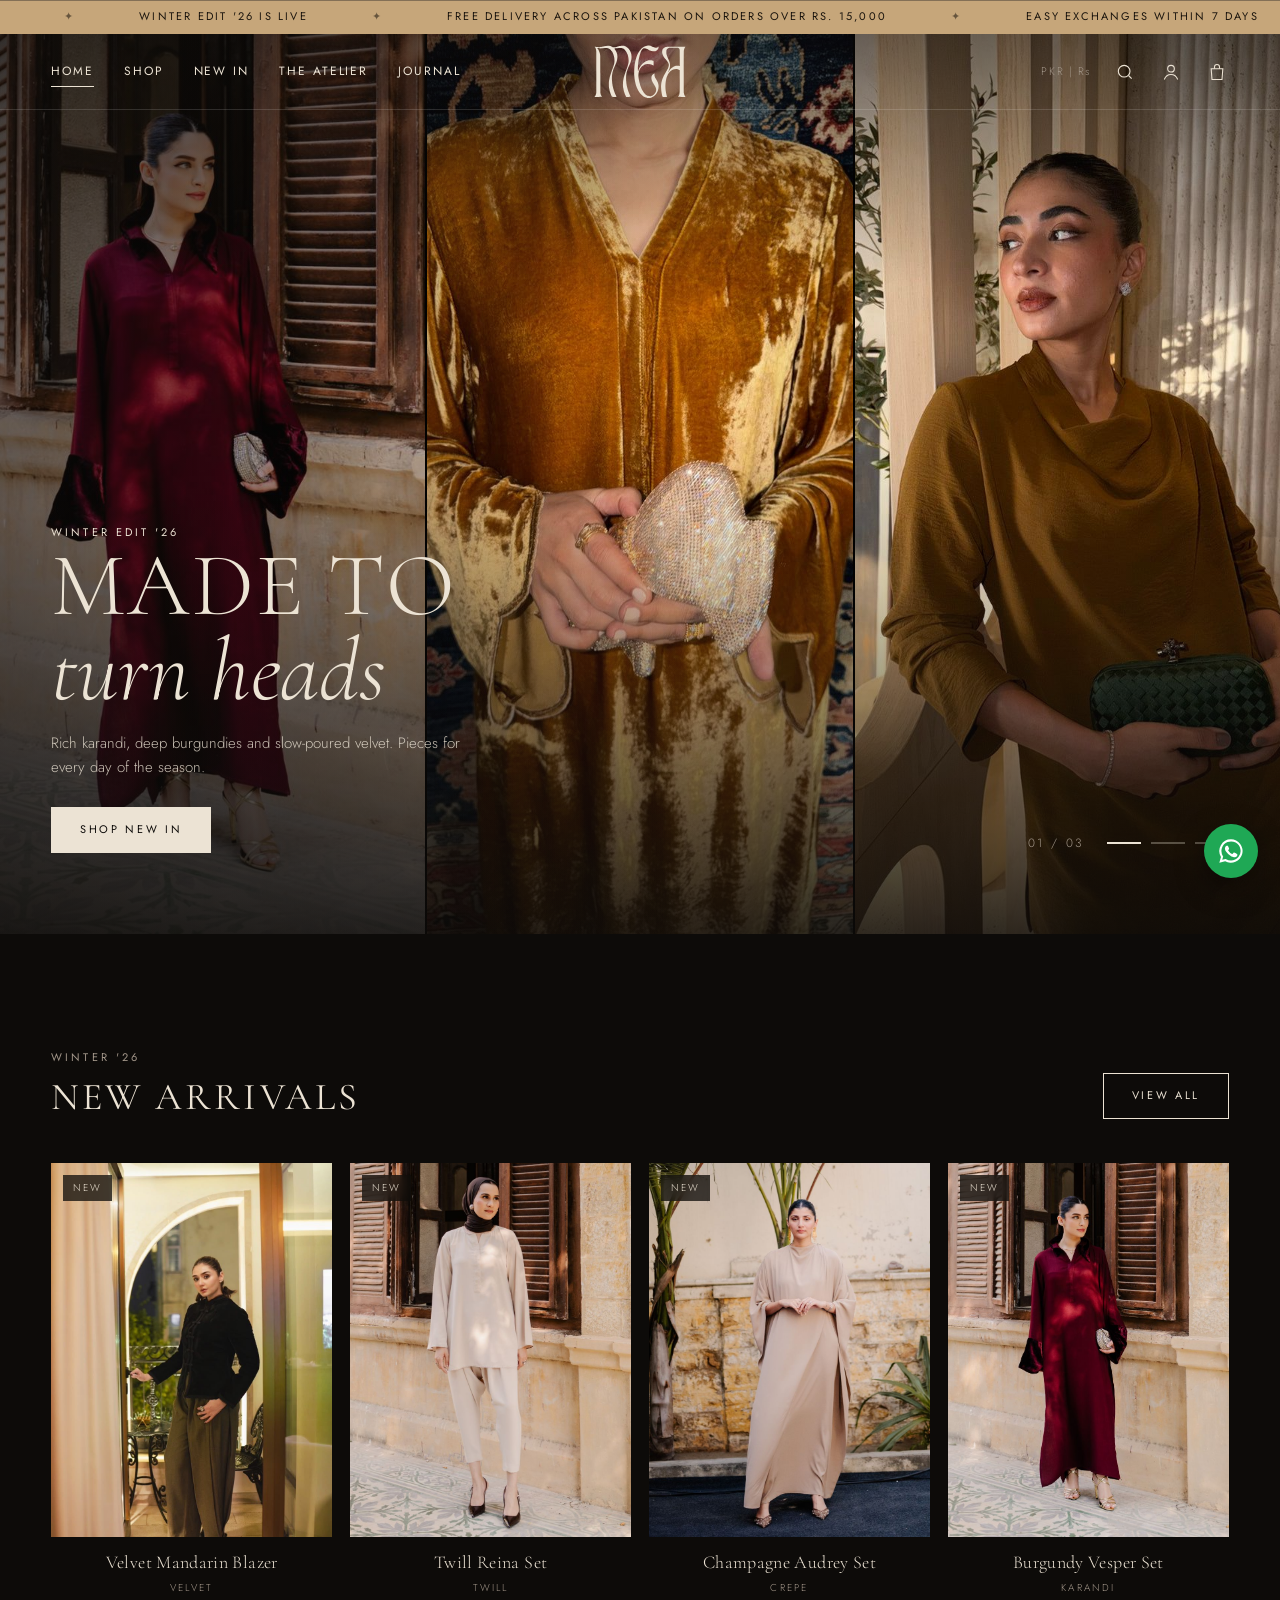
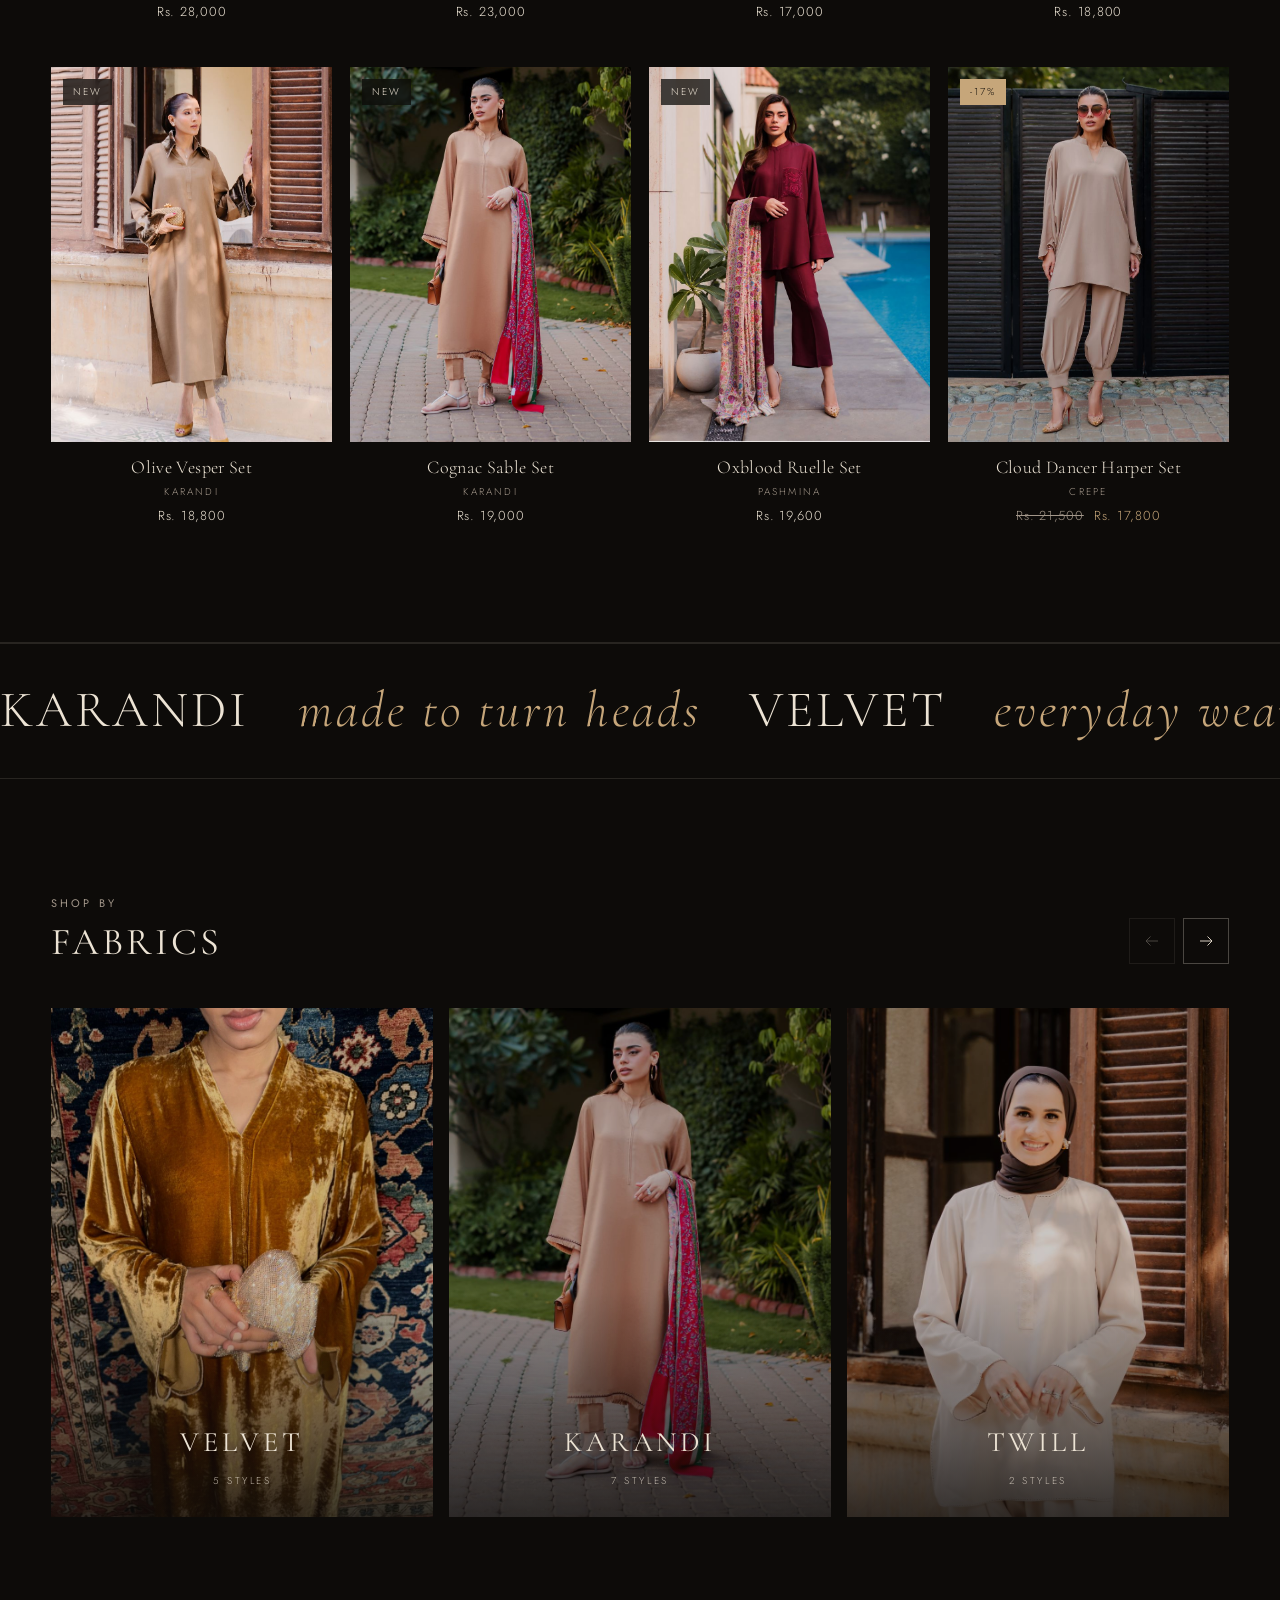
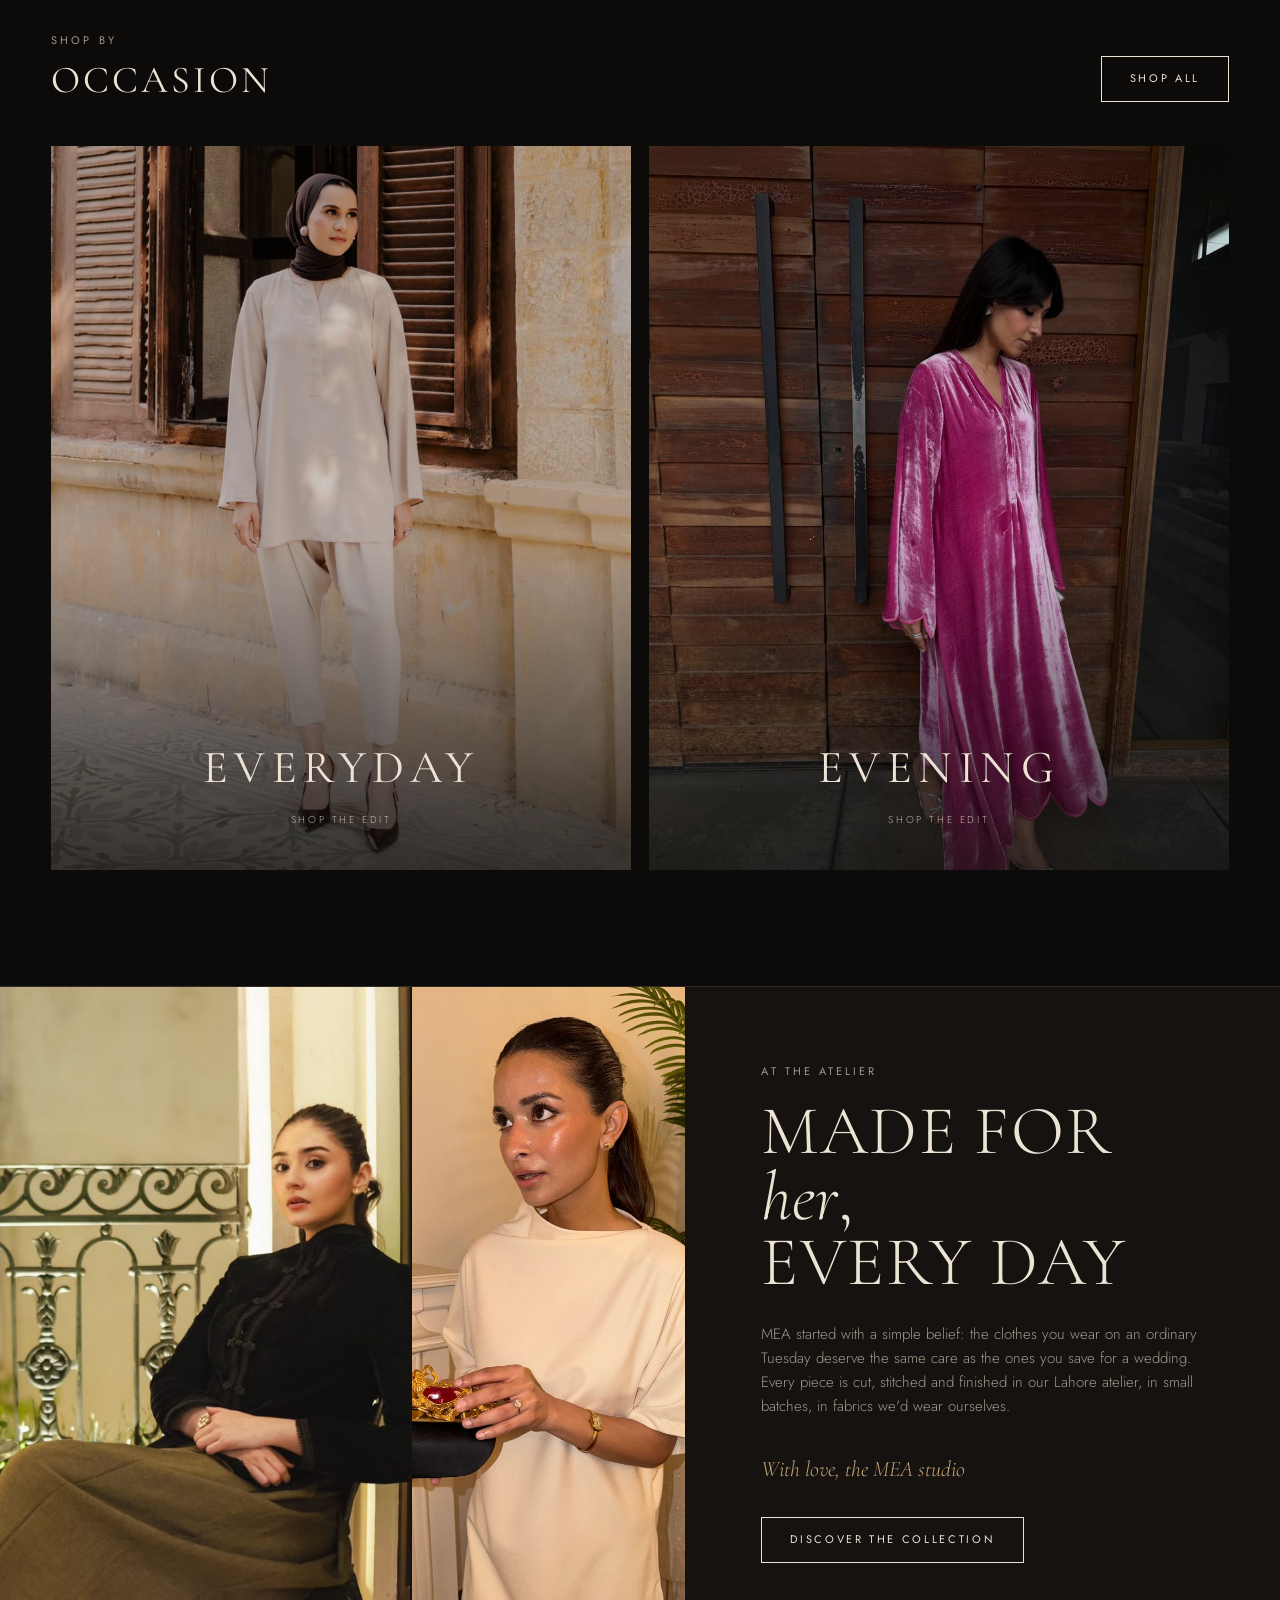
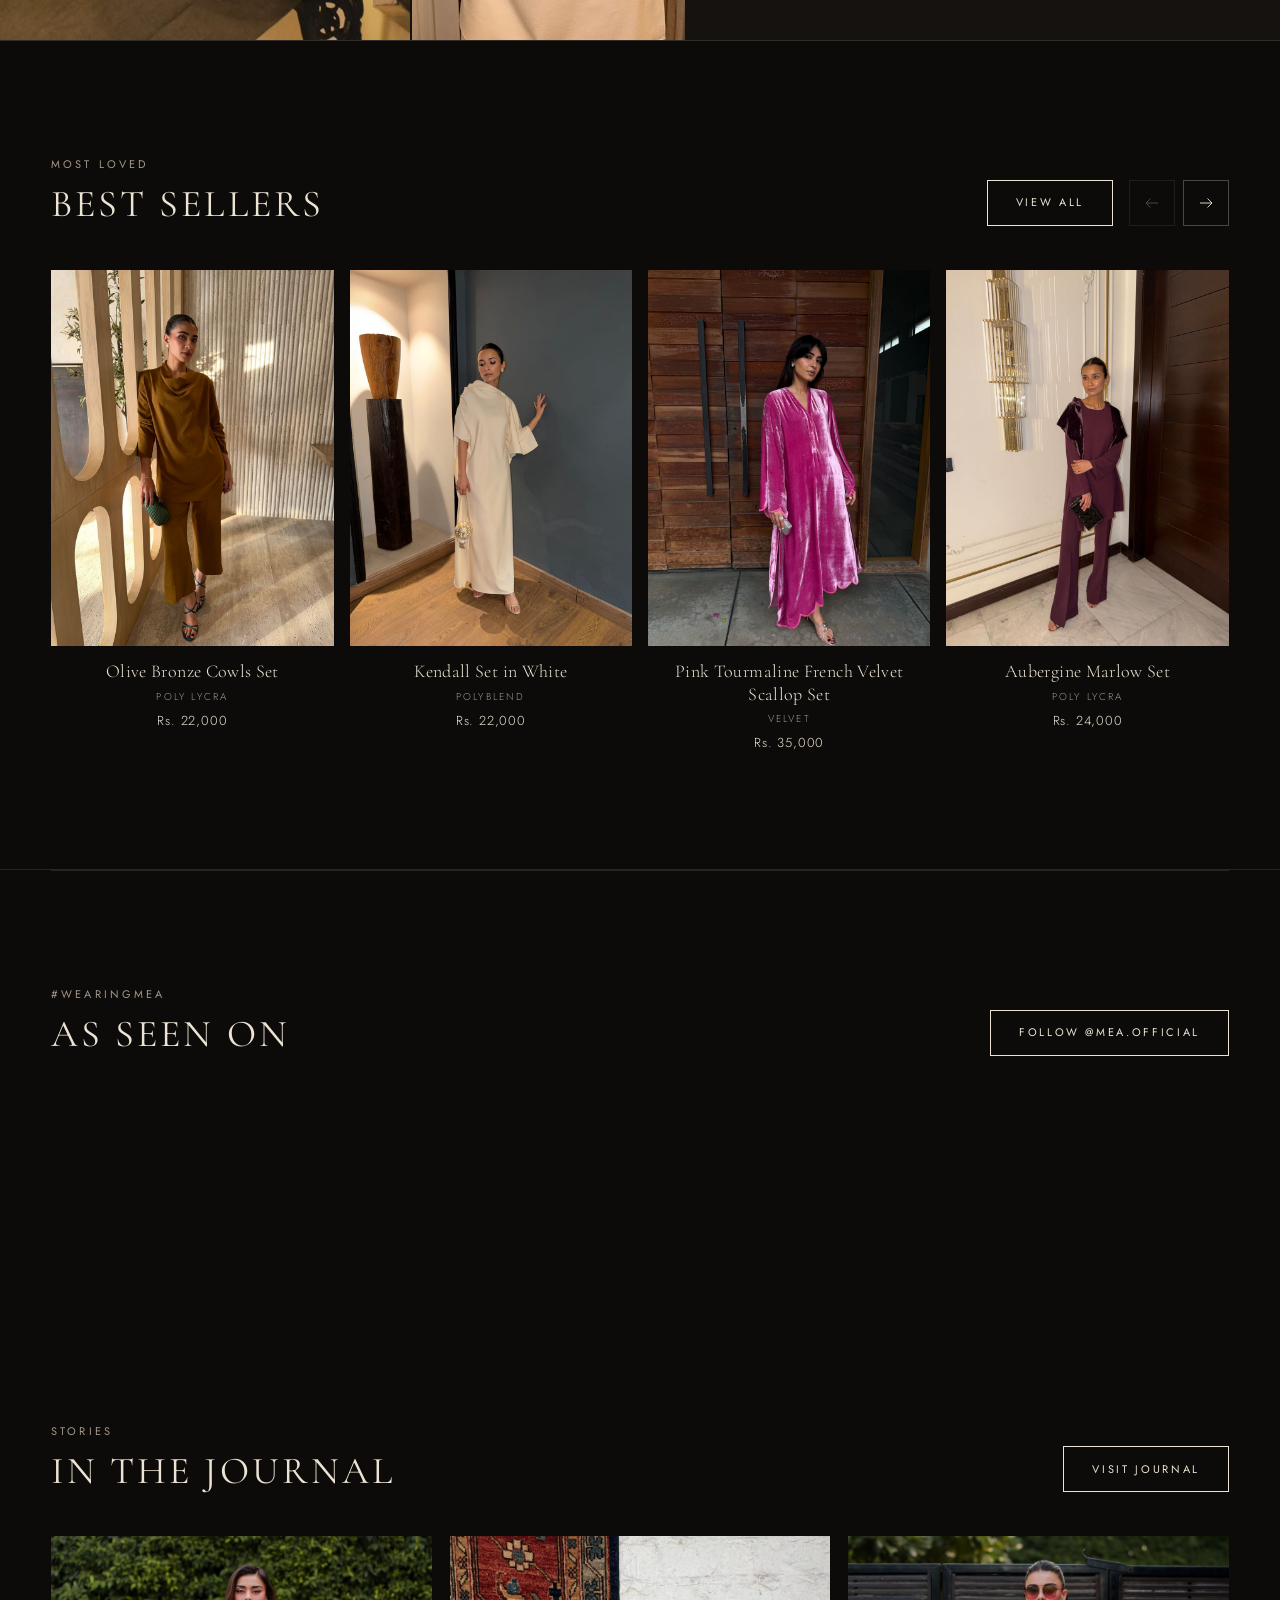
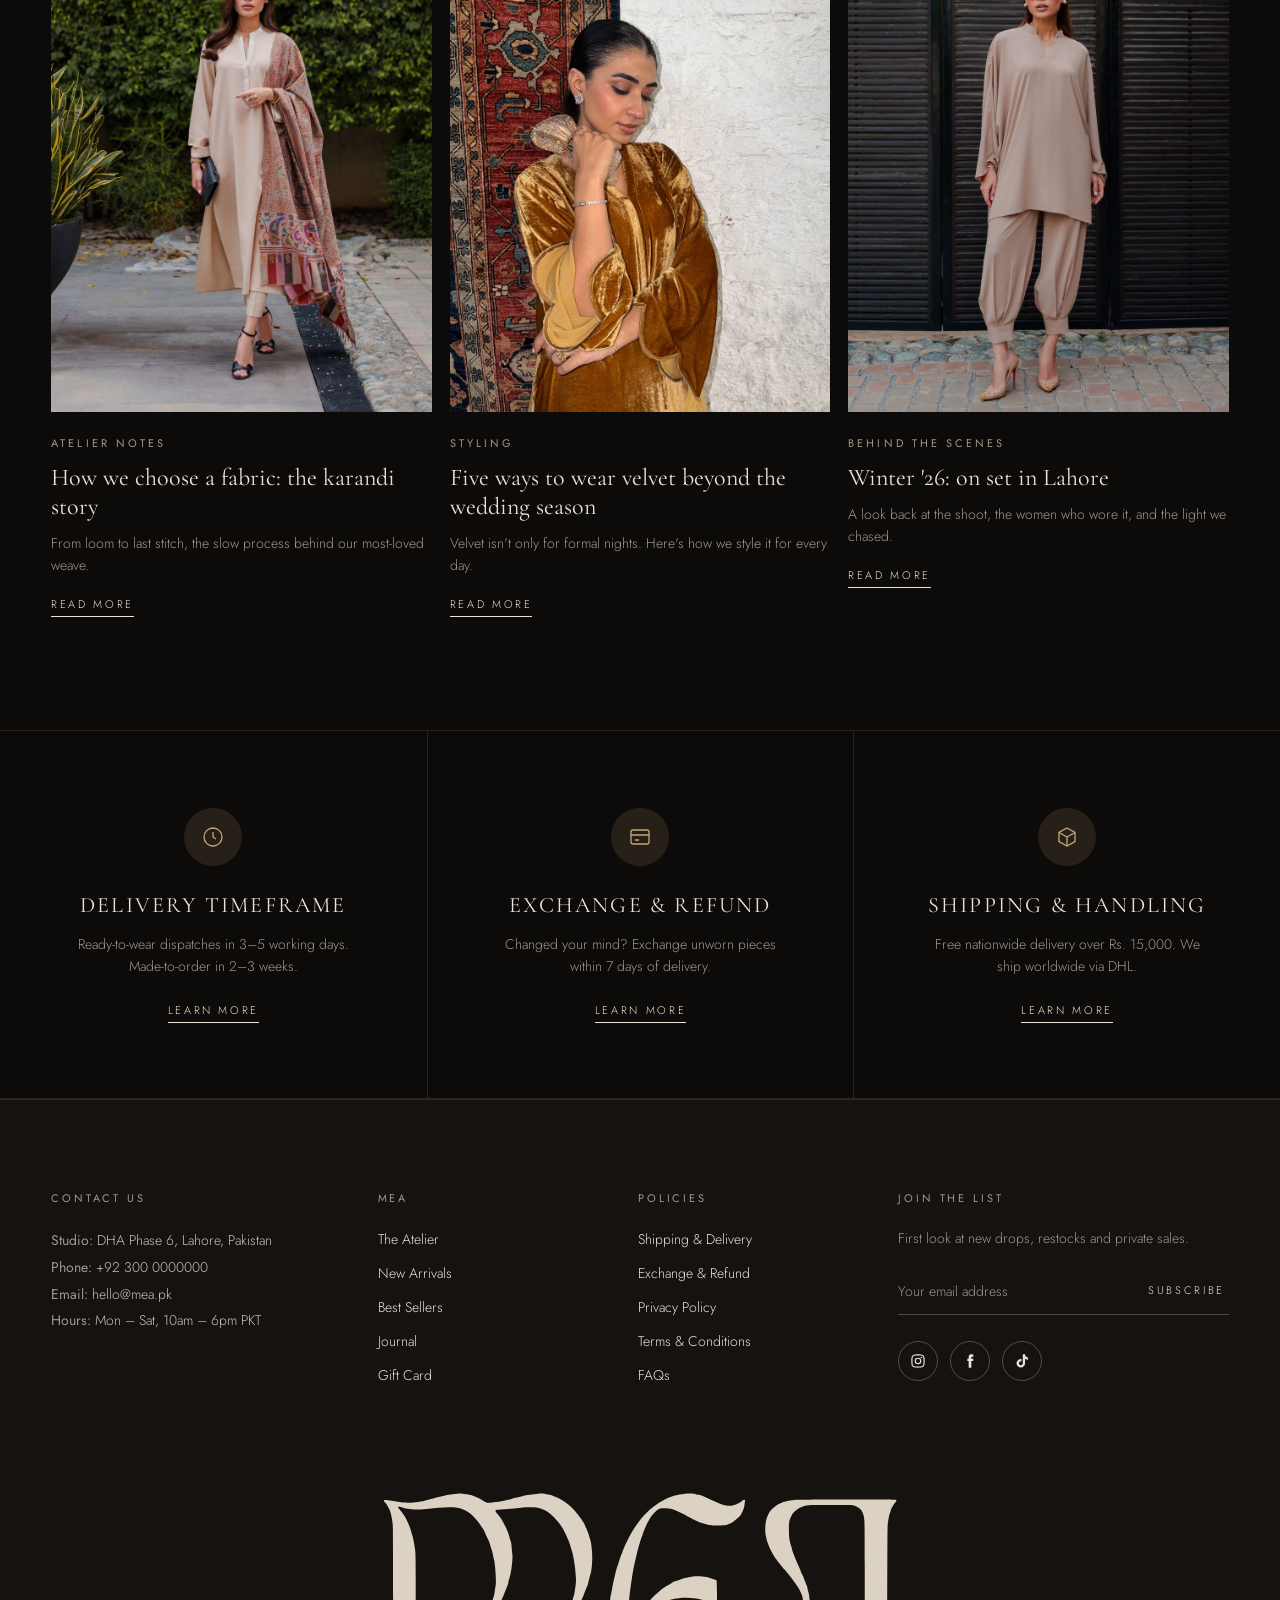
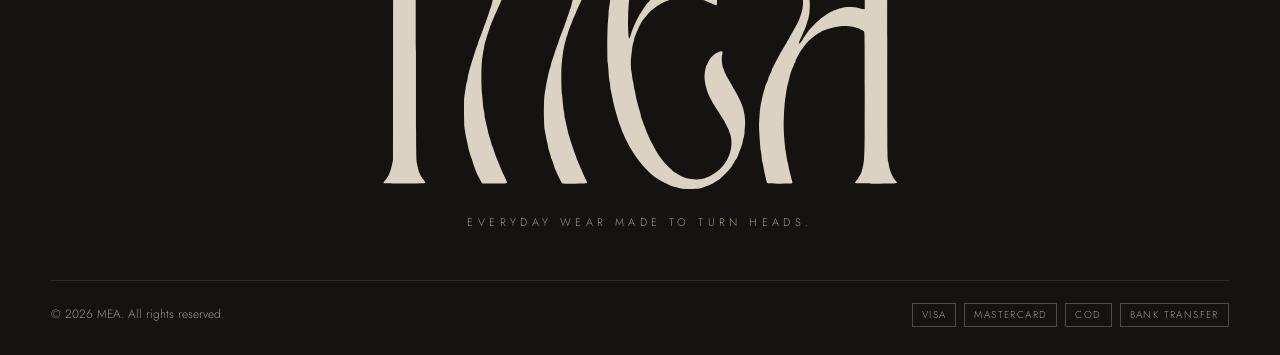
==== index.html @ 593d99a8 "Add MEA storefront design sample (static HTML/CSS/JS) Dark-theme sample with home, collection and pr" ====
<!doctype html>
<html lang="en">
<head>
<meta charset="utf-8">
<meta name="viewport" content="width=device-width, initial-scale=1">
<meta name="theme-color" content="#0d0b09">
<link rel="icon" href="assets/img/mea-logo.svg" type="image/svg+xml">
<link rel="preconnect" href="https://fonts.googleapis.com">
<link rel="preconnect" href="https://fonts.gstatic.com" crossorigin>
<link href="https://fonts.googleapis.com/css2?family=Cormorant+Garamond:ital,wght@0,300;0,400;0,500;1,300;1,400&family=Jost:wght@300;400;500&display=swap" rel="stylesheet">
<link rel="stylesheet" href="css/style.css">
<title>MEA | Everyday Wear Made to Turn Heads</title>
<meta name="description" content="MEA: everyday wear made to turn heads. Co-ord sets, kurtas and evening wear in karandi, velvet, twill and crepe. Made in Pakistan.">
</head>
<body data-page="home" class="has-hero">
<main>
  <section class="hero" id="hero" aria-label="Featured collections"></section>

  <section class="section">
    <div class="container">
      <div class="section__head">
        <div><span class="eyebrow">Winter '26</span><h2 class="title">New Arrivals</h2></div>
        <a class="btn" href="shop.html?c=new">View all</a>
      </div>
      <div class="grid" id="newGrid"></div>
    </div>
  </section>

  <section class="section section--border" style="padding-top:0">
    <div class="band" aria-hidden="true"><div class="band__track">
      <span>Karandi</span><span>made to turn heads</span><span>Velvet</span><span>everyday wear</span><span>Twill</span><span>made to turn heads</span><span>Crepe</span><span>everyday wear</span>
      <span>Karandi</span><span>made to turn heads</span><span>Velvet</span><span>everyday wear</span><span>Twill</span><span>made to turn heads</span><span>Crepe</span><span>everyday wear</span>
    </div></div>
    <div class="container" style="padding-top:clamp(64px,9vw,120px)">
      <div class="section__head">
        <div><span class="eyebrow">Shop by</span><h2 class="title">Fabrics</h2></div>
        <div class="carousel__nav" data-carousel-nav="fabrics"><button type="button" class="arrow" aria-label="Previous"><svg viewBox="0 0 24 24"><path d="M20 12H4m6-6-6 6 6 6"/></svg></button><button type="button" class="arrow" aria-label="Next"><svg viewBox="0 0 24 24"><path d="M4 12h16m-6-6 6 6-6 6"/></svg></button></div>
      </div>
      <div class="carousel carousel--3" data-carousel="fabrics"><div class="carousel__track" id="fabricTrack"></div></div>
    </div>
  </section>

  <section class="section" style="padding-top:0">
    <div class="container">
      <div class="section__head">
        <div><span class="eyebrow">Shop by</span><h2 class="title">Occasion</h2></div>
        <a class="btn" href="shop.html">Shop all</a>
      </div>
      <div class="split" id="split"></div>
    </div>
  </section>

  <section class="editorial" id="atelier">
    <div class="editorial__media" id="editorialMedia"></div>
    <div class="editorial__copy reveal">
      <span class="eyebrow">At the Atelier</span>
      <h2 class="display">Made for <span class="italic">her</span>,<br>every day</h2>
      <p>MEA started with a simple belief: the clothes you wear on an ordinary Tuesday deserve the same care as the ones you save for a wedding. Every piece is cut, stitched and finished in our Lahore atelier, in small batches, in fabrics we'd wear ourselves.</p>
      <div class="signature">With love, the MEA studio</div>
      <div><a class="btn" href="shop.html">Discover the collection</a></div>
    </div>
  </section>

  <section class="section">
    <div class="container">
      <div class="section__head">
        <div><span class="eyebrow">Most loved</span><h2 class="title">Best Sellers</h2></div>
        <div style="display:flex;gap:16px;align-items:center">
          <a class="btn" href="shop.html?c=bestseller">View all</a>
          <div class="carousel__nav" data-carousel-nav="best"><button type="button" class="arrow" aria-label="Previous"><svg viewBox="0 0 24 24"><path d="M20 12H4m6-6-6 6 6 6"/></svg></button><button type="button" class="arrow" aria-label="Next"><svg viewBox="0 0 24 24"><path d="M4 12h16m-6-6 6 6-6 6"/></svg></button></div>
        </div>
      </div>
      <div class="carousel" data-carousel="best"><div class="carousel__track" id="bestTrack"></div></div>
    </div>
  </section>

  <section class="section section--border" style="padding-top:0">
    <div class="container">
      <div class="section__head" style="border-top:1px solid var(--line);padding-top:clamp(64px,9vw,120px)">
        <div><span class="eyebrow">#WearingMEA</span><h2 class="title">As Seen On</h2></div>
        <a class="btn" href="#" data-toast="Links to the brand's Instagram at launch.">Follow @mea.official</a>
      </div>
      <div class="seen" id="seen"></div>
    </div>
  </section>

  <section class="section" id="journal" style="padding-top:0">
    <div class="container">
      <div class="section__head">
        <div><span class="eyebrow">Stories</span><h2 class="title">In the Journal</h2></div>
        <a class="btn" href="#" data-toast="The journal is added at launch.">Visit journal</a>
      </div>
      <div class="grid grid--3" id="journalTrack"></div>
    </div>
  </section>
</main>
<script src="js/logo.js"></script>
<script src="js/products.js"></script>
<script src="js/app.js"></script>
</body>
</html>
---- css/style.css ----
/* =========================================================
   MEA — Everyday wear made to turn heads.
   Dark theme storefront (static sample)
   ========================================================= */

:root {
  --bg: #0d0b09;
  --bg-2: #15120f;
  --bg-3: #1d1915;
  --line: rgba(233, 223, 207, 0.12);
  --line-strong: rgba(233, 223, 207, 0.28);
  --text: #ece3d4;
  --muted: #a3978a;
  --accent: #c6a67a;
  --accent-soft: rgba(198, 166, 122, 0.14);
  --danger: #d48a7a;

  --serif: "Cormorant Garamond", "Times New Roman", serif;
  --sans: "Jost", "Helvetica Neue", Arial, sans-serif;

  --gutter: clamp(16px, 4vw, 56px);
  --max: 1440px;
  --header-h: 76px;
  --ease: cubic-bezier(.22, .61, .36, 1);
}

*, *::before, *::after { box-sizing: border-box; }
html { -webkit-text-size-adjust: 100%; scroll-behavior: smooth; }
body {
  margin: 0;
  background: var(--bg);
  color: var(--text);
  font-family: var(--sans);
  font-weight: 300;
  font-size: 15px;
  line-height: 1.6;
  -webkit-font-smoothing: antialiased;
  overflow-x: hidden;
}
body.no-scroll { overflow: hidden; }
img { display: block; max-width: 100%; }
a { color: inherit; text-decoration: none; }
button { font: inherit; color: inherit; background: none; border: 0; cursor: pointer; padding: 0; }
input, select, textarea { font: inherit; color: inherit; }
ul { list-style: none; margin: 0; padding: 0; }
h1, h2, h3, h4 { margin: 0; font-weight: 400; }
::selection { background: var(--accent); color: var(--bg); }
:focus-visible { outline: 1px solid var(--accent); outline-offset: 3px; }

.container { width: 100%; max-width: var(--max); margin: 0 auto; padding: 0 var(--gutter); }
.sr-only { position: absolute; width: 1px; height: 1px; overflow: hidden; clip: rect(0 0 0 0); white-space: nowrap; }

/* ---------- Type helpers ---------- */
.eyebrow {
  font-family: var(--sans);
  font-size: 11px;
  font-weight: 400;
  letter-spacing: .28em;
  text-transform: uppercase;
  color: var(--muted);
}
.title {
  font-family: var(--serif);
  font-size: clamp(26px, 3vw, 38px);
  letter-spacing: .08em;
  text-transform: uppercase;
  line-height: 1.1;
}
.display {
  font-family: var(--serif);
  font-weight: 300;
  font-size: clamp(44px, 7vw, 104px);
  line-height: .95;
  letter-spacing: .02em;
  text-transform: uppercase;
}
.italic { font-style: italic; text-transform: none; letter-spacing: 0; }

/* ---------- Buttons ---------- */
.btn {
  display: inline-flex; align-items: center; justify-content: center; gap: 10px;
  height: 46px; padding: 0 28px;
  font-size: 11px; font-weight: 400; letter-spacing: .24em; text-transform: uppercase;
  border: 1px solid var(--text);
  transition: background .35s var(--ease), color .35s var(--ease), border-color .35s var(--ease);
  white-space: nowrap;
}
.btn:hover { background: var(--text); color: var(--bg); }
.btn--solid { background: var(--text); color: var(--bg); }
.btn--solid:hover { background: var(--accent); border-color: var(--accent); color: var(--bg); }
.btn--sm { height: 36px; padding: 0 18px; font-size: 10px; }
.btn--block { width: 100%; }
.btn[disabled] { opacity: .4; pointer-events: none; }
.link-underline {
  font-size: 11px; letter-spacing: .24em; text-transform: uppercase;
  padding-bottom: 4px; border-bottom: 1px solid currentColor;
  transition: color .3s, border-color .3s;
}
.link-underline:hover { color: var(--accent); }

/* ---------- Announcement bar ---------- */
.announce {
  position: relative; z-index: 60;
  background: var(--accent); color: #1a140d;
  font-size: 11px; letter-spacing: .2em; text-transform: uppercase; font-weight: 400;
  height: 34px; overflow: hidden; display: flex; align-items: center;
}
.announce__track { display: flex; gap: 64px; white-space: nowrap; animation: marquee 38s linear infinite; padding-left: 64px; }
.announce__track span::before { content: "✦"; margin-right: 64px; opacity: .55; }
@keyframes marquee { to { transform: translateX(-50%); } }

/* ---------- Header ---------- */
.header {
  position: sticky; top: 0; z-index: 50;
  height: var(--header-h);
  transition: background .4s var(--ease), border-color .4s var(--ease), transform .4s var(--ease);
  border-bottom: 1px solid var(--line);
  background: rgba(13, 11, 9, .92);
  backdrop-filter: blur(14px);
  -webkit-backdrop-filter: blur(14px);
}
.header--overlay { position: fixed; left: 0; right: 0; top: 34px; background: transparent; border-color: rgba(255,255,255,.14); backdrop-filter: none; -webkit-backdrop-filter: none; }
.header--overlay.is-solid { top: 0; background: rgba(13, 11, 9, .92); border-color: var(--line); backdrop-filter: blur(14px); -webkit-backdrop-filter: blur(14px); }
.header__inner { height: 100%; display: grid; grid-template-columns: 1fr auto 1fr; align-items: center; gap: 24px; }
.nav { display: flex; gap: 30px; align-items: center; height: 100%; }
.nav > li { height: 100%; display: flex; align-items: center; }
.nav a, .nav button {
  font-size: 12px; letter-spacing: .16em; text-transform: uppercase; font-weight: 400;
  position: relative; padding: 6px 0;
}
.nav a::after, .nav button::after {
  content: ""; position: absolute; left: 0; bottom: 0; height: 1px; width: 100%;
  background: currentColor; transform: scaleX(0); transform-origin: right; transition: transform .4s var(--ease);
}
.nav a:hover::after, .nav button:hover::after, .nav a.is-active::after { transform: scaleX(1); transform-origin: left; }
.logo { display: block; color: var(--text); width: 92px; transition: color .3s; }
.logo:hover { color: var(--accent); }
.logo svg { width: 100%; height: auto; display: block; }
.header__actions { display: flex; justify-content: flex-end; align-items: center; gap: 22px; }
.icon-btn { position: relative; display: inline-flex; align-items: center; justify-content: center; width: 24px; height: 24px; transition: color .3s; }
.icon-btn:hover { color: var(--accent); }
.icon-btn svg { width: 20px; height: 20px; stroke: currentColor; fill: none; stroke-width: 1.3; }
.currency { font-size: 11px; letter-spacing: .14em; color: var(--muted); }
.bag-count {
  position: absolute; top: -7px; right: -9px; min-width: 17px; height: 17px; padding: 0 4px;
  border-radius: 9px; background: var(--accent); color: #1a140d;
  font-size: 10px; font-weight: 500; line-height: 17px; text-align: center;
  transform: scale(0); transition: transform .3s var(--ease);
}
.bag-count.has-items { transform: scale(1); }
.menu-toggle { display: none; }

/* Mega menu */
.has-mega { position: static; }
.mega {
  position: absolute; left: 0; right: 0; top: 100%;
  background: var(--bg-2); border-top: 1px solid var(--line); border-bottom: 1px solid var(--line);
  opacity: 0; visibility: hidden; transform: translateY(-8px);
  transition: opacity .35s var(--ease), transform .35s var(--ease), visibility .35s;
}
.has-mega:hover .mega, .has-mega:focus-within .mega { opacity: 1; visibility: visible; transform: none; }
.mega__inner { display: grid; grid-template-columns: repeat(3, 1fr) 1.3fr 1.3fr; gap: 40px; padding-top: 40px; padding-bottom: 44px; }
.mega h4 { font-family: var(--sans); font-size: 11px; letter-spacing: .24em; text-transform: uppercase; color: var(--muted); margin-bottom: 18px; font-weight: 400; }
.mega li + li { margin-top: 10px; }
.mega .mega__links a { font-family: var(--serif); font-size: 20px; letter-spacing: .02em; text-transform: none; padding: 0; }
.mega .mega__links a::after { display: none; }
.mega .mega__links a:hover { color: var(--accent); }
.mega__card { position: relative; display: block; overflow: hidden; aspect-ratio: 4/5; }
.mega__card img { width: 100%; height: 100%; object-fit: cover; transition: transform 1.2s var(--ease); }
.mega__card:hover img { transform: scale(1.05); }
.mega__card span { position: absolute; left: 18px; bottom: 16px; font-family: var(--serif); font-size: 22px; letter-spacing: .06em; text-transform: uppercase; }
.mega__card::after { display: none; }

/* ---------- Mobile drawer ---------- */
.drawer {
  position: fixed; top: 0; bottom: 0; z-index: 90; width: min(420px, 92vw);
  background: var(--bg-2); display: flex; flex-direction: column;
  transition: transform .5s var(--ease);
}
.drawer--left { left: 0; transform: translateX(-100%); border-right: 1px solid var(--line); }
.drawer--right { right: 0; transform: translateX(100%); border-left: 1px solid var(--line); }
.drawer.is-open { transform: none; }
.drawer__head { display: flex; align-items: center; justify-content: space-between; padding: 22px 24px; border-bottom: 1px solid var(--line); }
.drawer__head h3 { font-family: var(--serif); font-size: 22px; letter-spacing: .1em; text-transform: uppercase; }
.drawer__body { flex: 1; overflow-y: auto; padding: 8px 24px 24px; }
.drawer__foot { border-top: 1px solid var(--line); padding: 20px 24px 24px; }
.overlay {
  position: fixed; inset: 0; z-index: 80; background: rgba(0, 0, 0, .6);
  opacity: 0; visibility: hidden; transition: opacity .4s, visibility .4s;
}
.overlay.is-open { opacity: 1; visibility: visible; }
.mnav a, .mnav summary { display: flex; justify-content: space-between; align-items: center; padding: 16px 0; border-bottom: 1px solid var(--line); font-family: var(--serif); font-size: 22px; letter-spacing: .06em; text-transform: uppercase; cursor: pointer; list-style: none; }
.mnav summary::-webkit-details-marker { display: none; }
.mnav summary::after { content: "+"; font-family: var(--sans); font-weight: 300; }
.mnav details[open] summary::after { content: "–"; }
.mnav details a { font-family: var(--sans); font-size: 13px; letter-spacing: .16em; padding: 12px 0 12px 14px; color: var(--muted); }

/* ---------- Search ---------- */
.search {
  position: fixed; inset: 0 0 auto 0; z-index: 95; background: var(--bg-2);
  border-bottom: 1px solid var(--line);
  transform: translateY(-100%); transition: transform .5s var(--ease);
  max-height: 100vh; overflow-y: auto;
}
.search.is-open { transform: none; }
.search__bar { display: flex; align-items: center; gap: 16px; padding-top: 28px; padding-bottom: 22px; border-bottom: 1px solid var(--line); }
.search__bar input { flex: 1; background: none; border: 0; outline: 0; font-family: var(--serif); font-size: clamp(24px, 3.2vw, 40px); letter-spacing: .02em; padding: 6px 0; min-width: 0; }
.search__bar input::placeholder { color: var(--muted); opacity: .6; }
.search__results { display: grid; grid-template-columns: repeat(5, 1fr); gap: 16px; padding-top: 24px; padding-bottom: 32px; }
.search__empty { color: var(--muted); padding: 24px 0 32px; }
.search__hint { display: flex; flex-wrap: wrap; gap: 10px; padding: 22px 0 32px; align-items: center; }
.chip { border: 1px solid var(--line-strong); padding: 7px 14px; font-size: 11px; letter-spacing: .16em; text-transform: uppercase; transition: border-color .3s, color .3s; }
.chip:hover, .chip.is-active { border-color: var(--accent); color: var(--accent); }

/* ---------- Hero ---------- */
.hero { position: relative; height: 100vh; height: 100svh; min-height: 560px; max-height: 1000px; overflow: hidden; background: #000; }
.hero__slide { position: absolute; inset: 0; opacity: 0; visibility: hidden; transition: opacity 1.2s var(--ease), visibility 1.2s; }
.hero__slide.is-active { opacity: 1; visibility: visible; }
.hero__panels { position: absolute; inset: 0; display: grid; grid-template-columns: repeat(3, 1fr); gap: 2px; }
.hero__panels img { width: 100%; height: 100%; object-fit: cover; object-position: center 22%; transform: scale(1.08); transition: transform 7s linear; }
.hero__slide.is-active .hero__panels img { transform: scale(1); }
.hero::after {
  content: ""; position: absolute; inset: 0; pointer-events: none; z-index: 1;
  background:
    linear-gradient(90deg, rgba(13,11,9,.55) 0%, rgba(13,11,9,0) 55%),
    linear-gradient(180deg, rgba(13,11,9,.55) 0%, rgba(13,11,9,0) 28%, rgba(13,11,9,0) 50%, rgba(13,11,9,.85) 100%);
}
.hero__content {
  position: absolute; z-index: 2; left: 0; right: 0; bottom: clamp(48px, 9vh, 96px);
  display: flex; align-items: flex-end; justify-content: space-between; gap: 32px;
}
.hero__copy > * { opacity: 0; transform: translateY(24px); transition: opacity 1s var(--ease), transform 1s var(--ease); }
.hero__slide.is-active .hero__copy > * { opacity: 1; transform: none; }
.hero__slide.is-active .hero__copy > *:nth-child(2) { transition-delay: .15s; }
.hero__slide.is-active .hero__copy > *:nth-child(3) { transition-delay: .3s; }
.hero__slide.is-active .hero__copy > *:nth-child(4) { transition-delay: .45s; }
.hero__copy .eyebrow { color: var(--text); margin-bottom: 18px; }
.hero__copy p { max-width: 420px; margin: 18px 0 28px; color: rgba(236,227,212,.82); font-size: 15px; }
.hero__controls-wrap { pointer-events: none; justify-content: flex-end !important; }
.hero__controls { pointer-events: auto; display: flex; align-items: center; gap: 22px; z-index: 3; }
.hero__dots { display: flex; gap: 10px; }
.hero__dots button { width: 34px; height: 2px; background: rgba(236,227,212,.3); position: relative; overflow: hidden; }
.hero__dots button span { position: absolute; inset: 0; background: var(--text); transform: scaleX(0); transform-origin: left; }
.hero__dots button.is-active span { animation: progress 6.5s linear forwards; }
@keyframes progress { to { transform: scaleX(1); } }
.hero__count { font-size: 12px; letter-spacing: .2em; color: var(--muted); }

/* ---------- Sections ---------- */
.section { padding: clamp(64px, 9vw, 120px) 0; }
.section--tight { padding: clamp(48px, 6vw, 80px) 0; }
.section + .section--border { border-top: 1px solid var(--line); }
.section__head { display: flex; align-items: flex-end; justify-content: space-between; gap: 24px; margin-bottom: clamp(28px, 3.5vw, 44px); }
.section__head .eyebrow { display: block; margin-bottom: 10px; }

/* ---------- Product grid & cards ---------- */
.grid { display: grid; grid-template-columns: repeat(4, 1fr); gap: clamp(10px, 1.4vw, 20px); row-gap: clamp(32px, 3.5vw, 48px); }
.grid--3 { grid-template-columns: repeat(3, 1fr); }
.grid--2 { grid-template-columns: repeat(2, 1fr); }
.card { position: relative; }
.card__frame { position: relative; overflow: hidden; }
.card__media { position: relative; display: block; aspect-ratio: 3/4; overflow: hidden; background: var(--bg-3); }
.card__media img { position: absolute; inset: 0; width: 100%; height: 100%; object-fit: cover; object-position: center top; transition: opacity .8s var(--ease), transform 1.4s var(--ease); }
.card__media img.alt { opacity: 0; }
.card:hover .card__media img.alt { opacity: 1; }
.card:hover .card__media img { transform: scale(1.04); }
.card__badge {
  position: absolute; top: 12px; left: 12px; z-index: 2;
  font-size: 10px; letter-spacing: .2em; text-transform: uppercase;
  background: rgba(13,11,9,.75); backdrop-filter: blur(6px); -webkit-backdrop-filter: blur(6px);
  padding: 5px 10px;
}
.card__badge--sale { background: var(--accent); color: #1a140d; }
.card__quick {
  position: absolute; left: 10px; right: 10px; bottom: 10px; z-index: 2;
  background: rgba(13,11,9,.86); backdrop-filter: blur(8px); -webkit-backdrop-filter: blur(8px);
  padding: 12px 12px 10px; text-align: center;
  transform: translateY(calc(100% + 12px)); transition: transform .5s var(--ease);
}
.card:hover .card__quick, .card:focus-within .card__quick { transform: none; }
.card__quick small { display: block; font-size: 10px; letter-spacing: .22em; text-transform: uppercase; color: var(--muted); margin-bottom: 8px; }
.card__sizes { display: flex; flex-wrap: wrap; justify-content: center; gap: 4px; }
.card__sizes button { min-width: 34px; height: 28px; padding: 0 6px; font-size: 11px; border: 1px solid var(--line-strong); transition: background .25s, color .25s, border-color .25s; }
.card__sizes button:hover { background: var(--text); color: var(--bg); border-color: var(--text); }
.card__info { padding-top: 14px; text-align: center; }
.card__title { font-family: var(--serif); font-size: 18px; letter-spacing: .02em; line-height: 1.25; display: block; transition: color .3s; }
.card__title:hover { color: var(--accent); }
.card__fabric { display: block; font-size: 10px; letter-spacing: .22em; text-transform: uppercase; color: var(--muted); margin-top: 6px; }
.price { font-size: 13px; letter-spacing: .06em; margin-top: 6px; display: flex; justify-content: center; gap: 10px; }
.price s { color: var(--muted); }
.price .sale { color: var(--accent); }
.card.is-soldout .card__media img { filter: grayscale(.5) brightness(.75); }

/* ---------- Carousel ---------- */
.carousel { position: relative; }
.carousel__track {
  display: grid; grid-auto-flow: column; grid-auto-columns: calc((100% - 3 * var(--gap, 16px)) / 4);
  gap: var(--gap, 16px); overflow-x: auto; scroll-snap-type: x mandatory; scrollbar-width: none;
  scroll-behavior: smooth;
}
.carousel__track::-webkit-scrollbar { display: none; }
.carousel__track > * { scroll-snap-align: start; }
.carousel--3 .carousel__track { grid-auto-columns: calc((100% - 2 * var(--gap, 16px)) / 3); }
.carousel__nav { display: flex; gap: 8px; }
.arrow {
  width: 46px; height: 46px; border: 1px solid var(--line-strong); display: inline-flex; align-items: center; justify-content: center;
  transition: background .3s, color .3s, border-color .3s;
}
.arrow:hover { background: var(--text); color: var(--bg); border-color: var(--text); }
.arrow svg { width: 18px; height: 18px; stroke: currentColor; fill: none; stroke-width: 1.2; }
.arrow[disabled] { opacity: .3; pointer-events: none; }

/* Fabric tiles */
.tile { position: relative; display: block; overflow: hidden; aspect-ratio: 3/4; background: var(--bg-3); }
.tile img { width: 100%; height: 100%; object-fit: cover; object-position: center 25%; transition: transform 1.6s var(--ease), filter .8s; filter: brightness(.82); }
.tile:hover img { transform: scale(1.06); filter: brightness(.95); }
.tile::after { content: ""; position: absolute; inset: 0; background: linear-gradient(180deg, transparent 55%, rgba(13,11,9,.75)); }
.tile__label { position: absolute; z-index: 2; left: 0; right: 0; bottom: 26px; text-align: center; }
.tile__label strong { display: block; font-family: var(--serif); font-weight: 400; font-size: clamp(22px, 2.2vw, 30px); letter-spacing: .14em; text-transform: uppercase; }
.tile__label span { display: inline-block; margin-top: 8px; font-size: 10px; letter-spacing: .26em; text-transform: uppercase; color: rgba(236,227,212,.75); }

/* Split / occasion tiles */
.split { display: grid; grid-template-columns: 1fr 1fr; gap: clamp(10px, 1.4vw, 20px); }
.split .tile { aspect-ratio: 4/5; }
.split .tile__label { bottom: 40px; }
.split .tile__label strong { font-size: clamp(30px, 3.6vw, 52px); }

/* ---------- Editorial ---------- */
.editorial { position: relative; display: grid; grid-template-columns: 1.15fr 1fr; min-height: 640px; background: var(--bg-2); border-top: 1px solid var(--line); border-bottom: 1px solid var(--line); }
.editorial__media { position: relative; display: grid; grid-template-columns: 1.2fr .8fr; gap: 2px; }
.editorial__media img { width: 100%; height: 100%; object-fit: cover; object-position: center 25%; }
.editorial__copy { display: flex; flex-direction: column; justify-content: center; padding: clamp(40px, 6vw, 96px); }
.editorial__copy .display { font-size: clamp(42px, 5.4vw, 84px); margin: 18px 0 26px; }
.editorial__copy p { color: var(--muted); max-width: 440px; margin: 0 0 34px; }
.signature { font-family: var(--serif); font-style: italic; font-size: 22px; color: var(--accent); margin-bottom: 30px; }

/* ---------- As seen on ---------- */
.seen { display: grid; grid-template-columns: repeat(6, 1fr); gap: clamp(14px, 2vw, 28px); }
.seen a { text-align: center; display: block; }
.seen__ring {
  position: relative; display: block; aspect-ratio: 1; border-radius: 50%; padding: 3px;
  background: conic-gradient(from 210deg, #c6a67a, #8a6a45, #e9d6b4, #c6a67a);
  transition: transform .5s var(--ease);
}
.seen a:hover .seen__ring { transform: translateY(-6px); }
.seen__ring img { width: 100%; height: 100%; border-radius: 50%; object-fit: cover; object-position: center 12%; border: 3px solid var(--bg); }
.seen span.handle { display: block; margin-top: 14px; font-size: 12px; letter-spacing: .12em; color: var(--muted); }

/* ---------- Promise / policies ---------- */
.promise { display: grid; grid-template-columns: repeat(3, 1fr); border-top: 1px solid var(--line); border-bottom: 1px solid var(--line); }
.promise__item { text-align: center; padding: clamp(48px, 6vw, 84px) 24px; }
.promise__item + .promise__item { border-left: 1px solid var(--line); }
.promise__icon { width: 58px; height: 58px; margin: 0 auto 22px; border-radius: 50%; background: var(--accent-soft); display: flex; align-items: center; justify-content: center; color: var(--accent); }
.promise__icon svg { width: 24px; height: 24px; stroke: currentColor; fill: none; stroke-width: 1.3; }
.promise__item h3 { font-family: var(--serif); font-size: 22px; letter-spacing: .1em; text-transform: uppercase; margin-bottom: 10px; }
.promise__item p { color: var(--muted); font-size: 14px; max-width: 280px; margin: 0 auto 20px; }

/* ---------- Marquee band ---------- */
.band { overflow: hidden; border-top: 1px solid var(--line); border-bottom: 1px solid var(--line); padding: 26px 0; }
.band__track { display: flex; gap: 48px; white-space: nowrap; animation: marquee 40s linear infinite; width: max-content; }
.band__track span { font-family: var(--serif); font-size: clamp(30px, 4vw, 56px); letter-spacing: .06em; text-transform: uppercase; font-weight: 300; }
.band__track span:nth-child(even) { font-style: italic; color: var(--accent); text-transform: none; }

/* ---------- Footer ---------- */
.footer { background: var(--bg-2); border-top: 1px solid var(--line); padding-top: clamp(56px, 7vw, 96px); }
.footer__grid { display: grid; grid-template-columns: 1.3fr 1fr 1fr 1.5fr; gap: 40px; }
.footer h4 { font-size: 11px; letter-spacing: .26em; text-transform: uppercase; font-weight: 400; color: var(--muted); margin-bottom: 20px; }
.footer li + li { margin-top: 10px; }
.footer a { font-size: 14px; transition: color .3s; }
.footer a:hover { color: var(--accent); }
.footer address { font-style: normal; font-size: 14px; line-height: 1.9; color: rgba(236,227,212,.85); }
.footer address strong { font-weight: 400; color: var(--muted); }
.newsletter p { color: var(--muted); font-size: 14px; margin: 0 0 18px; }
.newsletter form { display: flex; border-bottom: 1px solid var(--line-strong); }
.newsletter input { flex: 1; min-width: 0; background: none; border: 0; outline: 0; padding: 12px 0; font-size: 14px; }
.newsletter input::placeholder { color: var(--muted); }
.newsletter button { font-size: 11px; letter-spacing: .24em; text-transform: uppercase; padding: 0 4px 0 16px; transition: color .3s; }
.newsletter button:hover { color: var(--accent); }
.socials { display: flex; gap: 12px; margin-top: 26px; }
.socials a { width: 40px; height: 40px; border: 1px solid var(--line-strong); border-radius: 50%; display: inline-flex; align-items: center; justify-content: center; transition: border-color .3s, color .3s; }
.socials a:hover { border-color: var(--accent); }
.socials svg { width: 16px; height: 16px; fill: currentColor; }
.footer__brand { display: flex; flex-direction: column; align-items: center; padding: clamp(56px, 8vw, 110px) 0 clamp(32px, 4vw, 48px); border-bottom: 1px solid var(--line); }
.footer__brand .logo { width: min(520px, 70vw); color: rgba(236,227,212,.92); }
.footer__brand p { margin: 22px 0 0; font-size: 11px; letter-spacing: .4em; text-transform: uppercase; color: var(--muted); text-align: center; }
.footer__bottom { display: flex; justify-content: space-between; align-items: center; gap: 16px; flex-wrap: wrap; padding: 22px 0 28px; font-size: 12px; color: var(--muted); }
.payments { display: flex; gap: 8px; flex-wrap: wrap; }
.payments span { border: 1px solid var(--line-strong); padding: 3px 9px; font-size: 10px; letter-spacing: .14em; text-transform: uppercase; }

/* WhatsApp */
.whatsapp {
  position: fixed; right: 22px; bottom: 22px; z-index: 70; width: 54px; height: 54px; border-radius: 50%;
  background: #1fa855; color: #fff; display: flex; align-items: center; justify-content: center;
  box-shadow: 0 10px 30px rgba(0,0,0,.4); transition: transform .3s var(--ease);
}
.whatsapp:hover { transform: scale(1.08); }
.whatsapp svg { width: 28px; height: 28px; fill: currentColor; }

/* ---------- Cart drawer ---------- */
.cart-item { display: grid; grid-template-columns: 86px 1fr; gap: 16px; padding: 18px 0; border-bottom: 1px solid var(--line); }
.cart-item img { width: 86px; aspect-ratio: 3/4; object-fit: cover; object-position: top; }
.cart-item h4 { font-family: var(--serif); font-size: 18px; line-height: 1.2; }
.cart-item .meta { font-size: 12px; color: var(--muted); letter-spacing: .06em; margin: 4px 0 10px; }
.cart-item__row { display: flex; align-items: center; justify-content: space-between; gap: 10px; }
.qty { display: inline-flex; align-items: center; border: 1px solid var(--line-strong); height: 34px; }
.qty button { width: 32px; height: 100%; font-size: 16px; transition: color .3s; }
.qty button:hover { color: var(--accent); }
.qty span, .qty input { width: 32px; text-align: center; font-size: 13px; background: none; border: 0; outline: 0; }
.remove { font-size: 11px; letter-spacing: .16em; text-transform: uppercase; color: var(--muted); border-bottom: 1px solid transparent; }
.remove:hover { color: var(--text); border-color: currentColor; }
.cart-empty { text-align: center; padding: 64px 0; }
.cart-empty p { font-family: var(--serif); font-size: 26px; margin: 0 0 24px; }
.ship-meter { padding: 18px 0 8px; font-size: 13px; color: var(--muted); }
.ship-meter b { color: var(--text); font-weight: 400; }
.ship-meter__bar { height: 2px; background: var(--line); margin-top: 10px; }
.ship-meter__bar span { display: block; height: 100%; background: var(--accent); transition: width .6s var(--ease); }
.subtotal { display: flex; justify-content: space-between; font-size: 14px; letter-spacing: .14em; text-transform: uppercase; margin-bottom: 6px; }
.note { font-size: 12px; color: var(--muted); margin: 0 0 16px; }

/* ---------- Toast ---------- */
.toast {
  position: fixed; left: 50%; bottom: 28px; z-index: 120; transform: translate(-50%, 140%);
  background: var(--text); color: var(--bg); padding: 14px 22px; font-size: 13px; letter-spacing: .06em;
  display: flex; gap: 14px; align-items: center; transition: transform .5s var(--ease); max-width: calc(100vw - 32px);
}
.toast { visibility: hidden; }
.toast.is-open { transform: translate(-50%, 0); visibility: visible; }
.toast button { text-decoration: underline; text-underline-offset: 3px; }

/* ---------- Page banner (collection) ---------- */
.page-banner { position: relative; height: clamp(300px, 42vw, 460px); overflow: hidden; display: flex; align-items: center; justify-content: center; text-align: center; }
.page-banner img { position: absolute; inset: 0; width: 100%; height: 100%; object-fit: cover; object-position: center 30%; filter: brightness(.5); }
.page-banner__copy { position: relative; z-index: 1; padding: 0 var(--gutter); }
.page-banner .display { font-size: clamp(42px, 6vw, 84px); }
.page-banner p { color: rgba(236,227,212,.78); margin: 14px auto 0; max-width: 520px; }
.crumbs { font-size: 10px; letter-spacing: .24em; text-transform: uppercase; color: var(--muted); margin-bottom: 18px; }
.crumbs a:hover { color: var(--text); }
.crumbs span { margin: 0 8px; opacity: .6; }

/* Toolbar */
.toolbar { position: sticky; top: var(--header-h); z-index: 30; background: rgba(13,11,9,.94); backdrop-filter: blur(12px); -webkit-backdrop-filter: blur(12px); border-top: 1px solid var(--line); border-bottom: 1px solid var(--line); }
.toolbar__inner { display: grid; grid-template-columns: auto auto 1fr auto; height: 56px; }
.toolbar__inner > * { display: flex; align-items: center; gap: 10px; padding: 0 26px; font-size: 11px; letter-spacing: .22em; text-transform: uppercase; border-right: 1px solid var(--line); }
.toolbar__inner > *:first-child { border-left: 1px solid var(--line); }
.toolbar__count { justify-content: center; color: var(--muted); }
.toolbar select { background: transparent; border: 0; outline: 0; font-size: 11px; letter-spacing: .22em; text-transform: uppercase; cursor: pointer; padding-right: 4px; }
.toolbar select option { background: var(--bg-2); color: var(--text); }
.toolbar svg { width: 16px; height: 16px; stroke: currentColor; fill: none; stroke-width: 1.3; }
.view-toggle { gap: 14px !important; }
.view-toggle button { display: inline-flex; gap: 2px; opacity: .35; transition: opacity .3s; }
.view-toggle button i { width: 5px; height: 12px; border: 1px solid currentColor; display: block; }
.view-toggle button.is-active, .view-toggle button:hover { opacity: 1; }
.chips-row { display: flex; flex-wrap: wrap; gap: 10px; padding-top: 28px; }
.collection-tabs { display: flex; gap: 10px; flex-wrap: wrap; justify-content: center; padding-top: 32px; }
.shop-grid { padding-top: 32px; padding-bottom: clamp(64px, 8vw, 110px); }
.empty-state { text-align: center; padding: 80px 0; color: var(--muted); }
.empty-state p { font-family: var(--serif); font-size: 28px; color: var(--text); margin: 0 0 20px; }

/* Filters */
.filter-group { padding: 20px 0; border-bottom: 1px solid var(--line); }
.filter-group h4 { font-size: 11px; letter-spacing: .24em; text-transform: uppercase; color: var(--muted); font-weight: 400; margin-bottom: 14px; }
.check { display: flex; align-items: center; gap: 12px; padding: 6px 0; cursor: pointer; font-size: 14px; }
.check input { appearance: none; -webkit-appearance: none; width: 16px; height: 16px; border: 1px solid var(--line-strong); margin: 0; display: grid; place-content: center; cursor: pointer; }
.check input:checked { background: var(--accent); border-color: var(--accent); }
.check input:checked::after { content: ""; width: 8px; height: 4px; border: solid #1a140d; border-width: 0 0 1.5px 1.5px; transform: rotate(-45deg) translate(1px, -1px); }
.check em { font-style: normal; color: var(--muted); margin-left: auto; font-size: 12px; }
.range-row { display: flex; gap: 10px; }
.range-row input { width: 100%; background: transparent; border: 1px solid var(--line-strong); padding: 10px 12px; outline: 0; font-size: 13px; }
.range-row input:focus { border-color: var(--accent); }

/* ---------- Product page ---------- */
.pdp > *, .gallery > * { min-width: 0; }
.pdp { display: grid; grid-template-columns: 1.25fr 1fr; gap: clamp(28px, 4vw, 72px); padding-top: 32px; padding-bottom: clamp(64px, 8vw, 110px); align-items: start; }
.gallery { display: grid; grid-template-columns: 84px 1fr; gap: 14px; position: sticky; top: calc(var(--header-h) + 20px); }
.gallery__thumbs { display: flex; flex-direction: column; gap: 10px; }
.gallery__thumbs button { aspect-ratio: 3/4; overflow: hidden; opacity: .45; border: 1px solid transparent; transition: opacity .3s, border-color .3s; }
.gallery__thumbs button.is-active, .gallery__thumbs button:hover { opacity: 1; border-color: var(--line-strong); }
.gallery__thumbs img { width: 100%; height: 100%; object-fit: cover; object-position: top; }
.gallery__main { position: relative; overflow: hidden; background: var(--bg-3); aspect-ratio: 3/4; cursor: zoom-in; }
.gallery__scroller { height: 100%; }
.gallery__main img { width: 100%; height: 100%; object-fit: cover; object-position: top; transition: transform .2s ease-out, opacity .4s; }
.gallery__main.is-zoom img { transform: scale(1.9); }
.gallery__dots { display: none; }
.pdp__info .crumbs { margin-bottom: 22px; }
.pdp__title { font-family: var(--serif); font-size: clamp(32px, 3.4vw, 48px); line-height: 1.05; letter-spacing: .02em; }
.pdp__price { font-size: 18px; letter-spacing: .06em; margin: 16px 0 6px; display: flex; gap: 14px; align-items: baseline; }
.pdp__price s { color: var(--muted); font-size: 15px; }
.pdp__price .sale { color: var(--accent); }
.pdp__tax { font-size: 12px; color: var(--muted); margin: 0 0 28px; }
.pdp__label { display: flex; justify-content: space-between; align-items: center; font-size: 11px; letter-spacing: .22em; text-transform: uppercase; margin-bottom: 12px; }
.pdp__label button { color: var(--muted); border-bottom: 1px solid currentColor; letter-spacing: .18em; }
.pdp__label button:hover { color: var(--text); }
.sizes { display: flex; flex-wrap: wrap; gap: 8px; margin-bottom: 26px; }
.sizes button { min-width: 52px; height: 44px; padding: 0 12px; border: 1px solid var(--line-strong); font-size: 13px; letter-spacing: .06em; transition: background .25s, color .25s, border-color .25s; }
.sizes button:hover { border-color: var(--text); }
.sizes button.is-active { background: var(--text); color: var(--bg); border-color: var(--text); }
.sizes.shake { animation: shake .4s; }
@keyframes shake { 25% { transform: translateX(-6px); } 75% { transform: translateX(6px); } }
.pdp__buy { display: grid; grid-template-columns: auto 1fr; gap: 10px; margin-bottom: 10px; }
.pdp__buy .qty { height: 52px; }
.pdp__buy .qty button { width: 40px; }
.pdp__buy .btn { height: 52px; }
.btn--wa { width: 100%; height: 52px; border-color: var(--line-strong); }
.btn--wa svg { width: 18px; height: 18px; fill: currentColor; }
.perks { display: grid; grid-template-columns: repeat(3, 1fr); gap: 10px; margin: 26px 0; }
.perks div { border: 1px solid var(--line); padding: 14px 10px; text-align: center; font-size: 11px; letter-spacing: .08em; color: var(--muted); }
.perks svg { width: 20px; height: 20px; stroke: var(--accent); fill: none; stroke-width: 1.3; display: block; margin: 0 auto 8px; }
.accordion { border-top: 1px solid var(--line); }
.accordion details { border-bottom: 1px solid var(--line); }
.accordion summary { display: flex; justify-content: space-between; align-items: center; padding: 18px 0; cursor: pointer; list-style: none; font-size: 11px; letter-spacing: .24em; text-transform: uppercase; }
.accordion summary::-webkit-details-marker { display: none; }
.accordion summary::after { content: "+"; font-size: 18px; font-weight: 300; transition: transform .3s; }
.accordion details[open] summary::after { transform: rotate(45deg); }
.accordion .acc-body { padding: 0 0 20px; color: rgba(236,227,212,.8); font-size: 14px; }
.accordion .acc-body li { padding-left: 16px; position: relative; margin-bottom: 6px; }
.accordion .acc-body li::before { content: ""; position: absolute; left: 0; top: .75em; width: 6px; height: 1px; background: var(--accent); }

/* Modal */
.modal { position: fixed; inset: 0; z-index: 110; display: flex; align-items: center; justify-content: center; padding: 16px; opacity: 0; visibility: hidden; transition: opacity .35s, visibility .35s; }
.modal.is-open { opacity: 1; visibility: visible; }
.modal__backdrop { position: absolute; inset: 0; background: rgba(0,0,0,.7); }
.modal__box { position: relative; background: var(--bg-2); border: 1px solid var(--line); width: min(640px, 100%); max-height: 90vh; overflow: auto; padding: 32px; }
.modal__box h3 { font-family: var(--serif); font-size: 28px; letter-spacing: .08em; text-transform: uppercase; margin-bottom: 6px; }
.modal__close { position: absolute; top: 16px; right: 16px; }
.table-wrap { overflow-x: auto; }
table.sizes-table { width: 100%; border-collapse: collapse; font-size: 13px; margin-top: 20px; }
.sizes-table th, .sizes-table td { border-bottom: 1px solid var(--line); padding: 12px 10px; text-align: center; }
.sizes-table th { font-weight: 400; font-size: 11px; letter-spacing: .18em; text-transform: uppercase; color: var(--muted); }

/* ---------- Reveal animation ---------- */
.reveal { opacity: 0; transform: translateY(30px); transition: opacity 1s var(--ease), transform 1s var(--ease); }
.reveal.is-in { opacity: 1; transform: none; }
@media (prefers-reduced-motion: reduce) {
  *, *::before, *::after { animation: none !important; transition: none !important; }
  .reveal { opacity: 1; transform: none; }
}

/* ---------- Responsive ---------- */
@media (max-width: 1100px) {
  .nav { display: none; }
  .menu-toggle { display: inline-flex; }
  .header__left { display: flex; align-items: center; gap: 18px; }
  .currency { display: none; }
  .grid { grid-template-columns: repeat(3, 1fr); }
  .carousel__track { grid-auto-columns: calc((100% - 2 * var(--gap, 16px)) / 3); }
  .footer__grid { grid-template-columns: 1fr 1fr; }
  .editorial { grid-template-columns: 1fr; }
  .editorial__media { height: 70vw; max-height: 640px; }
  .seen { grid-template-columns: repeat(3, 1fr); row-gap: 32px; }
  .search__results { grid-template-columns: repeat(4, 1fr); }
}
@media (max-width: 860px) {
  .pdp { grid-template-columns: 1fr; padding-top: 0; }
  .pdp > .gallery { margin: 0 calc(var(--gutter) * -1); }
  .gallery { position: relative; top: 0; grid-template-columns: 1fr; }
  .gallery__thumbs { display: none; }
  .gallery__main { cursor: default; aspect-ratio: auto; background: none; }
  .gallery__main.is-zoom img { transform: none; }
  .gallery__scroller { display: flex; overflow-x: auto; scroll-snap-type: x mandatory; scrollbar-width: none; }
  .gallery__scroller::-webkit-scrollbar { display: none; }
  .gallery__scroller img { flex: 0 0 100%; scroll-snap-align: start; aspect-ratio: 3/4; }
  .gallery__dots { display: flex; justify-content: center; gap: 6px; padding: 14px 0 4px; }
  .gallery__dots span { width: 6px; height: 6px; border-radius: 50%; background: var(--line-strong); transition: background .3s; }
  .gallery__dots span.is-active { background: var(--text); }
  .toolbar__inner { grid-template-columns: 1fr 1fr; height: auto; }
  .toolbar__inner > * { height: 50px; justify-content: center; padding: 0 12px; }
  .toolbar__count, .view-toggle { display: none !important; }
  .toolbar__inner > *:first-child { border-left: 0; }
  .toolbar__inner > *:nth-child(2) { border-right: 0; }
}
@media (max-width: 760px) {
  :root { --header-h: 62px; }
  body { font-size: 14px; }
  .logo { width: 72px; }
  .header__actions { gap: 16px; }
  .header__actions .hide-sm { display: none; }
  .hero { height: 88svh; min-height: 520px; }
  .hero__panels { grid-template-columns: 1fr; }
  .hero__panels img:not(:first-child) { display: none; }
  .hero__content { flex-direction: column; align-items: flex-start; bottom: 64px; }
  .hero__controls-wrap { bottom: 26px; }
  .hero__count { display: none; }
  .grid, .grid--3 { grid-template-columns: repeat(2, 1fr); }
  .grid.is-one { grid-template-columns: 1fr; }
  .carousel__track, .carousel--3 .carousel__track { grid-auto-columns: 72%; }
  .carousel__nav { display: none; }
  .split { grid-template-columns: 1fr; }
  .split .tile { aspect-ratio: 4/4.4; }
  .promise { grid-template-columns: 1fr; }
  .promise__item + .promise__item { border-left: 0; border-top: 1px solid var(--line); }
  .footer__grid { grid-template-columns: 1fr; gap: 36px; }
  .section__head { align-items: center; }
  .section__head .btn { height: 36px; padding: 0 14px; font-size: 10px; }
  .card__quick { display: none; }
  .card__title { font-size: 16px; }
  .search__results { grid-template-columns: repeat(2, 1fr); }
  .pdp__buy .btn { min-width: 0; padding: 0 12px; letter-spacing: .14em; }
  .pdp__buy .qty button { width: 32px; }
  .perks { grid-template-columns: 1fr 1fr 1fr; }
  .perks div { padding: 12px 6px; font-size: 10px; }
  .whatsapp { width: 48px; height: 48px; right: 16px; bottom: 16px; }
  .editorial__media { height: 110vw; }
  .modal__box { padding: 24px 18px; }
}
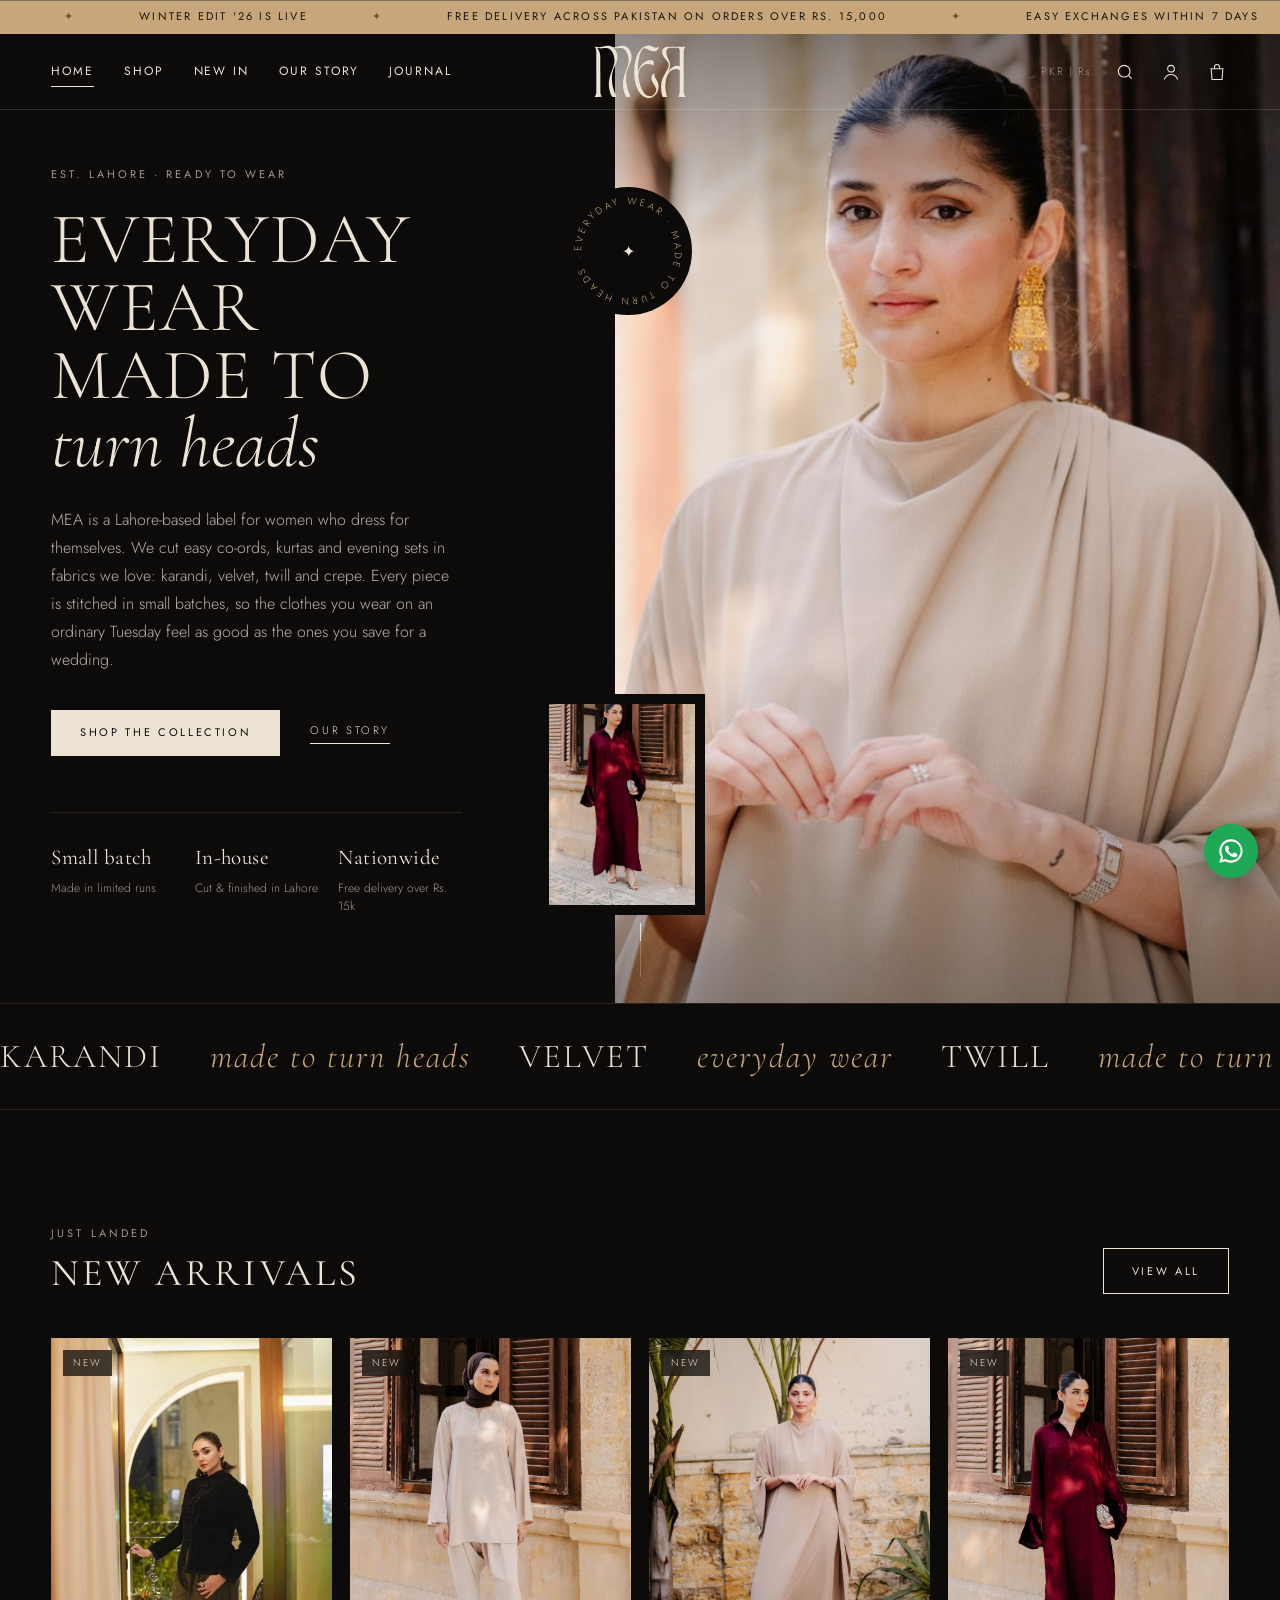
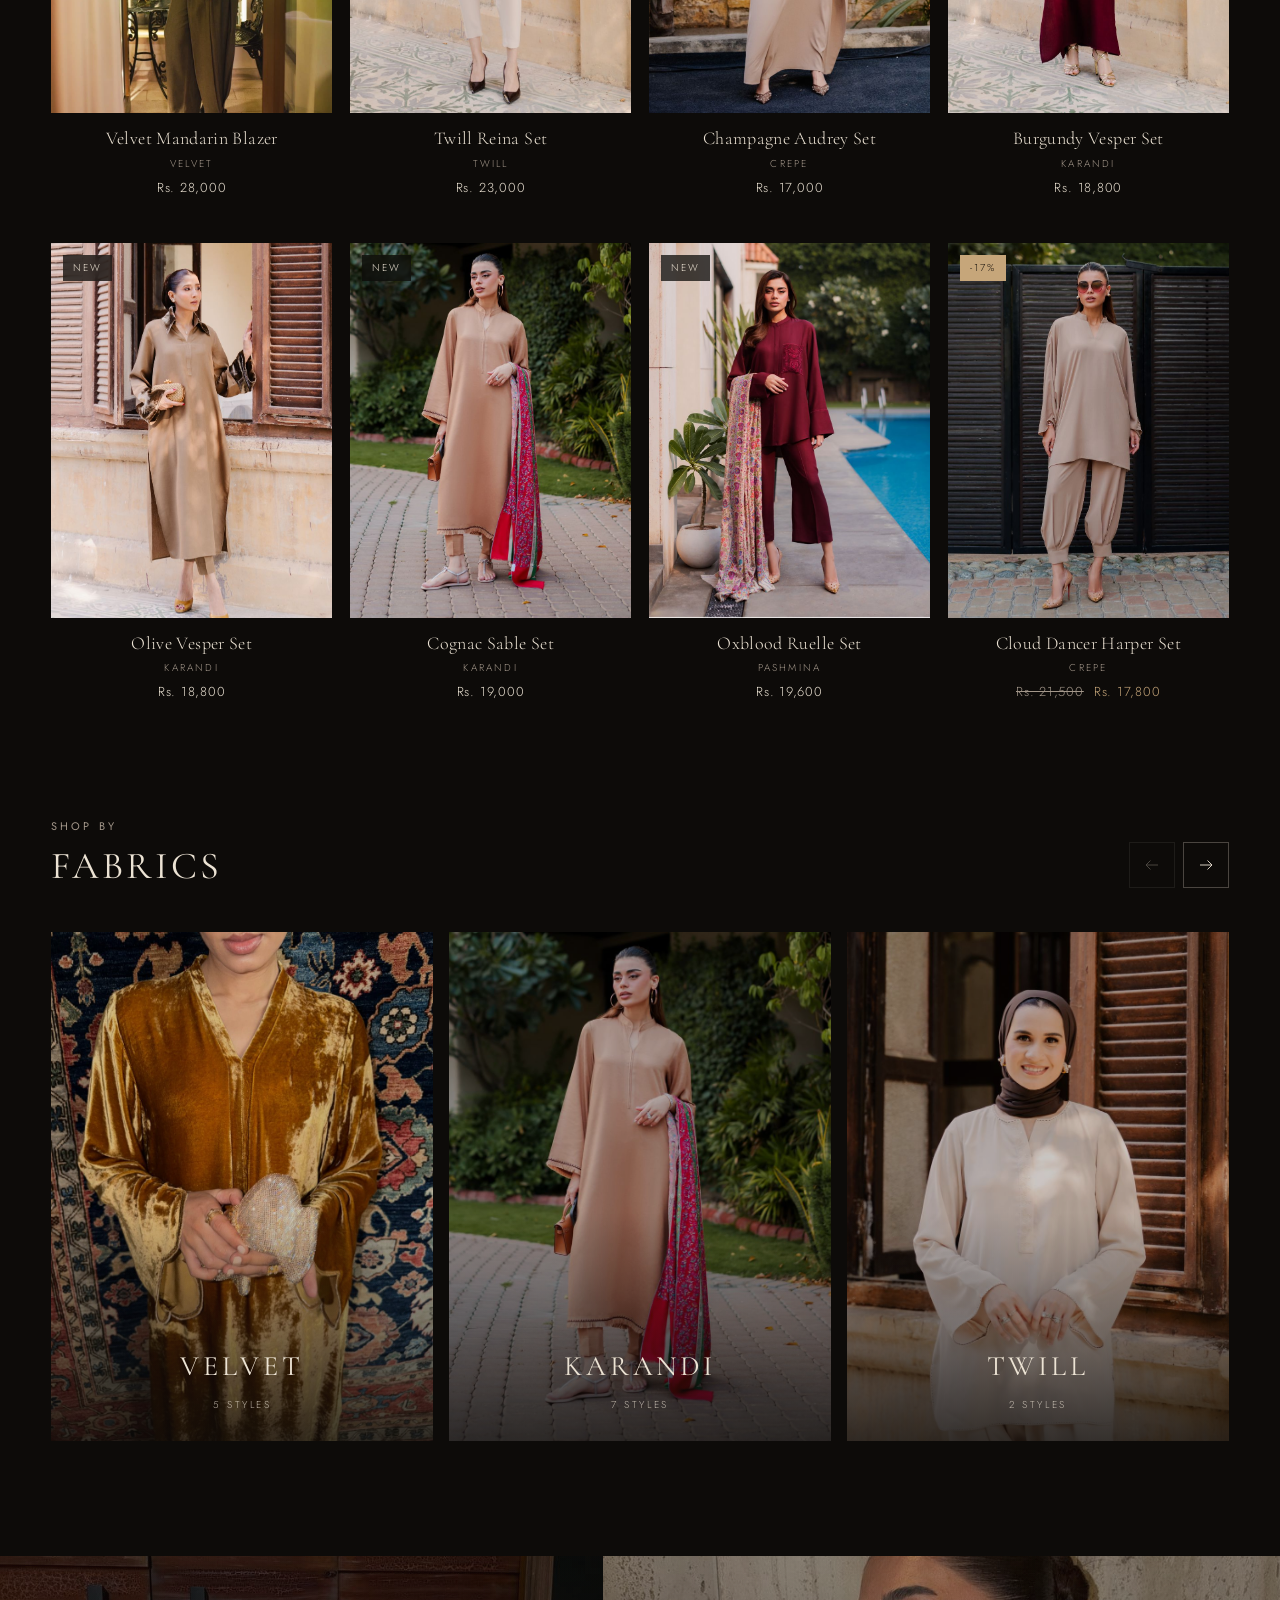
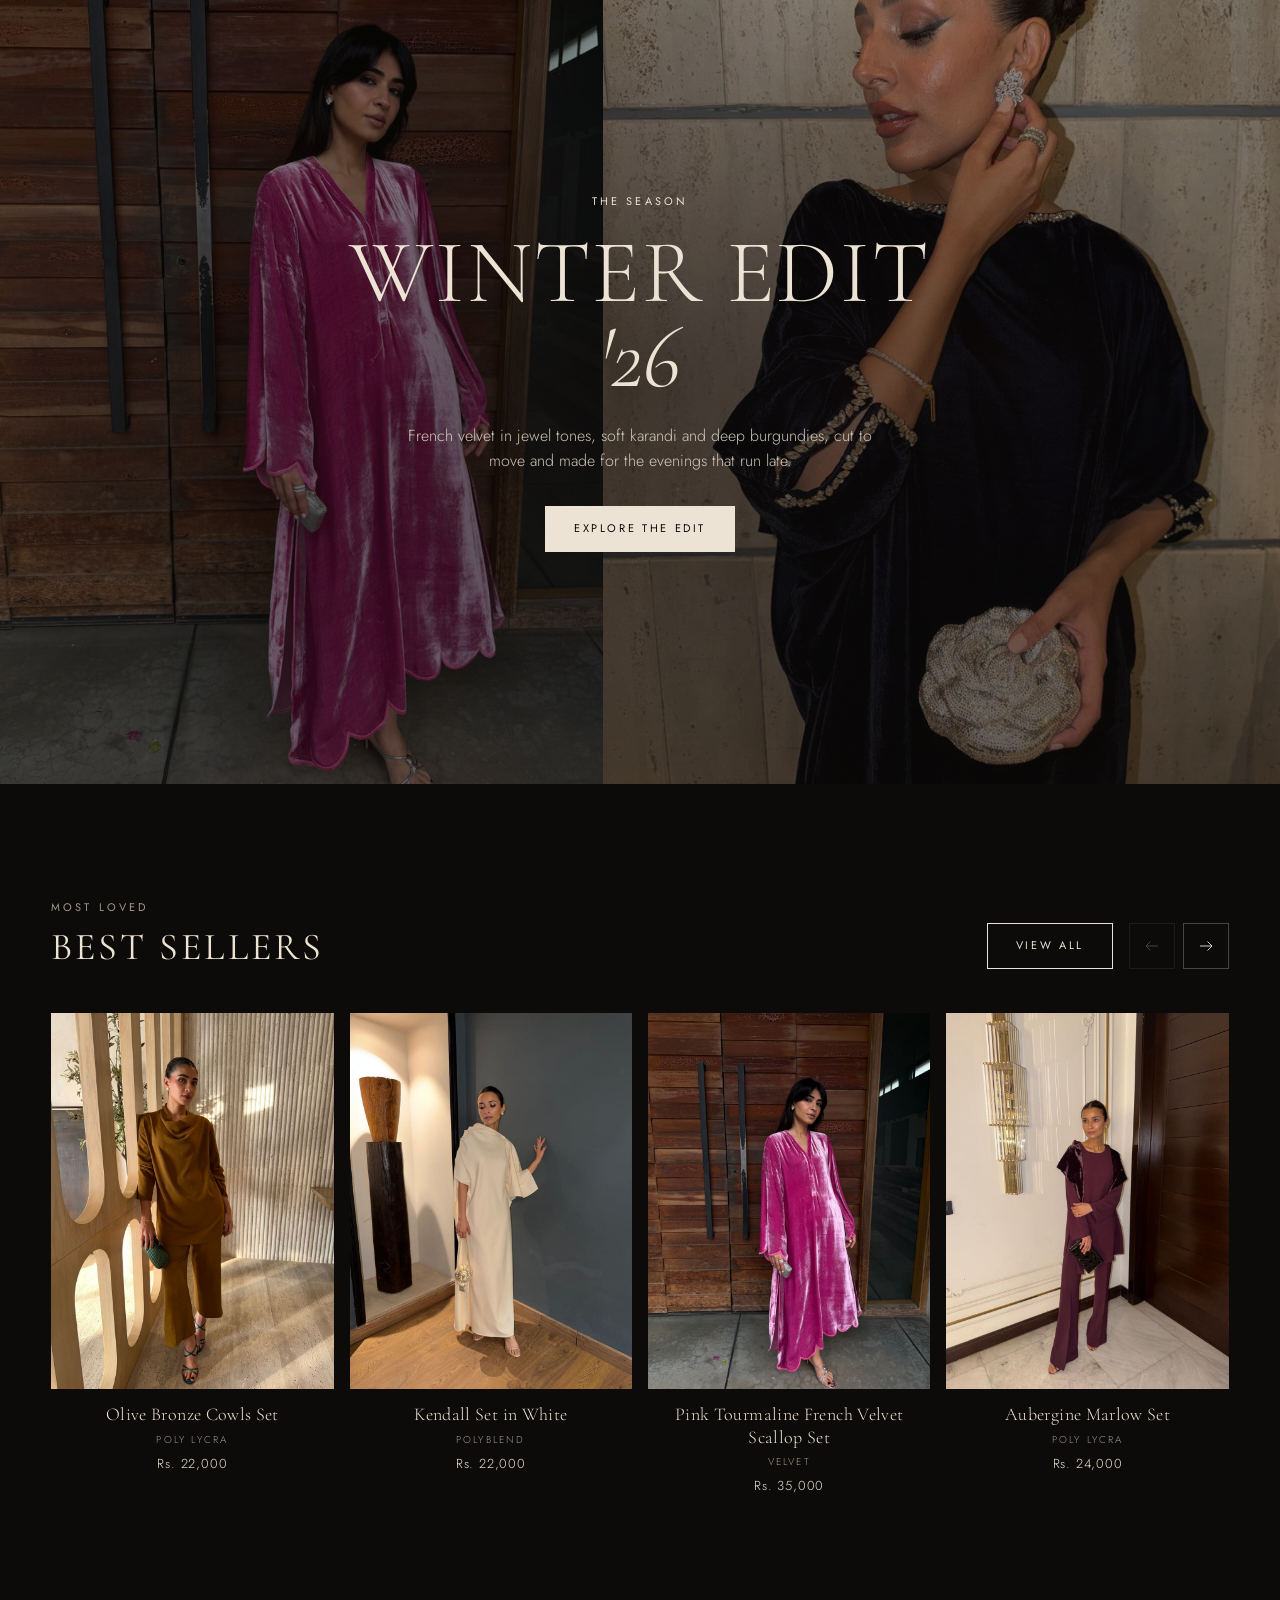
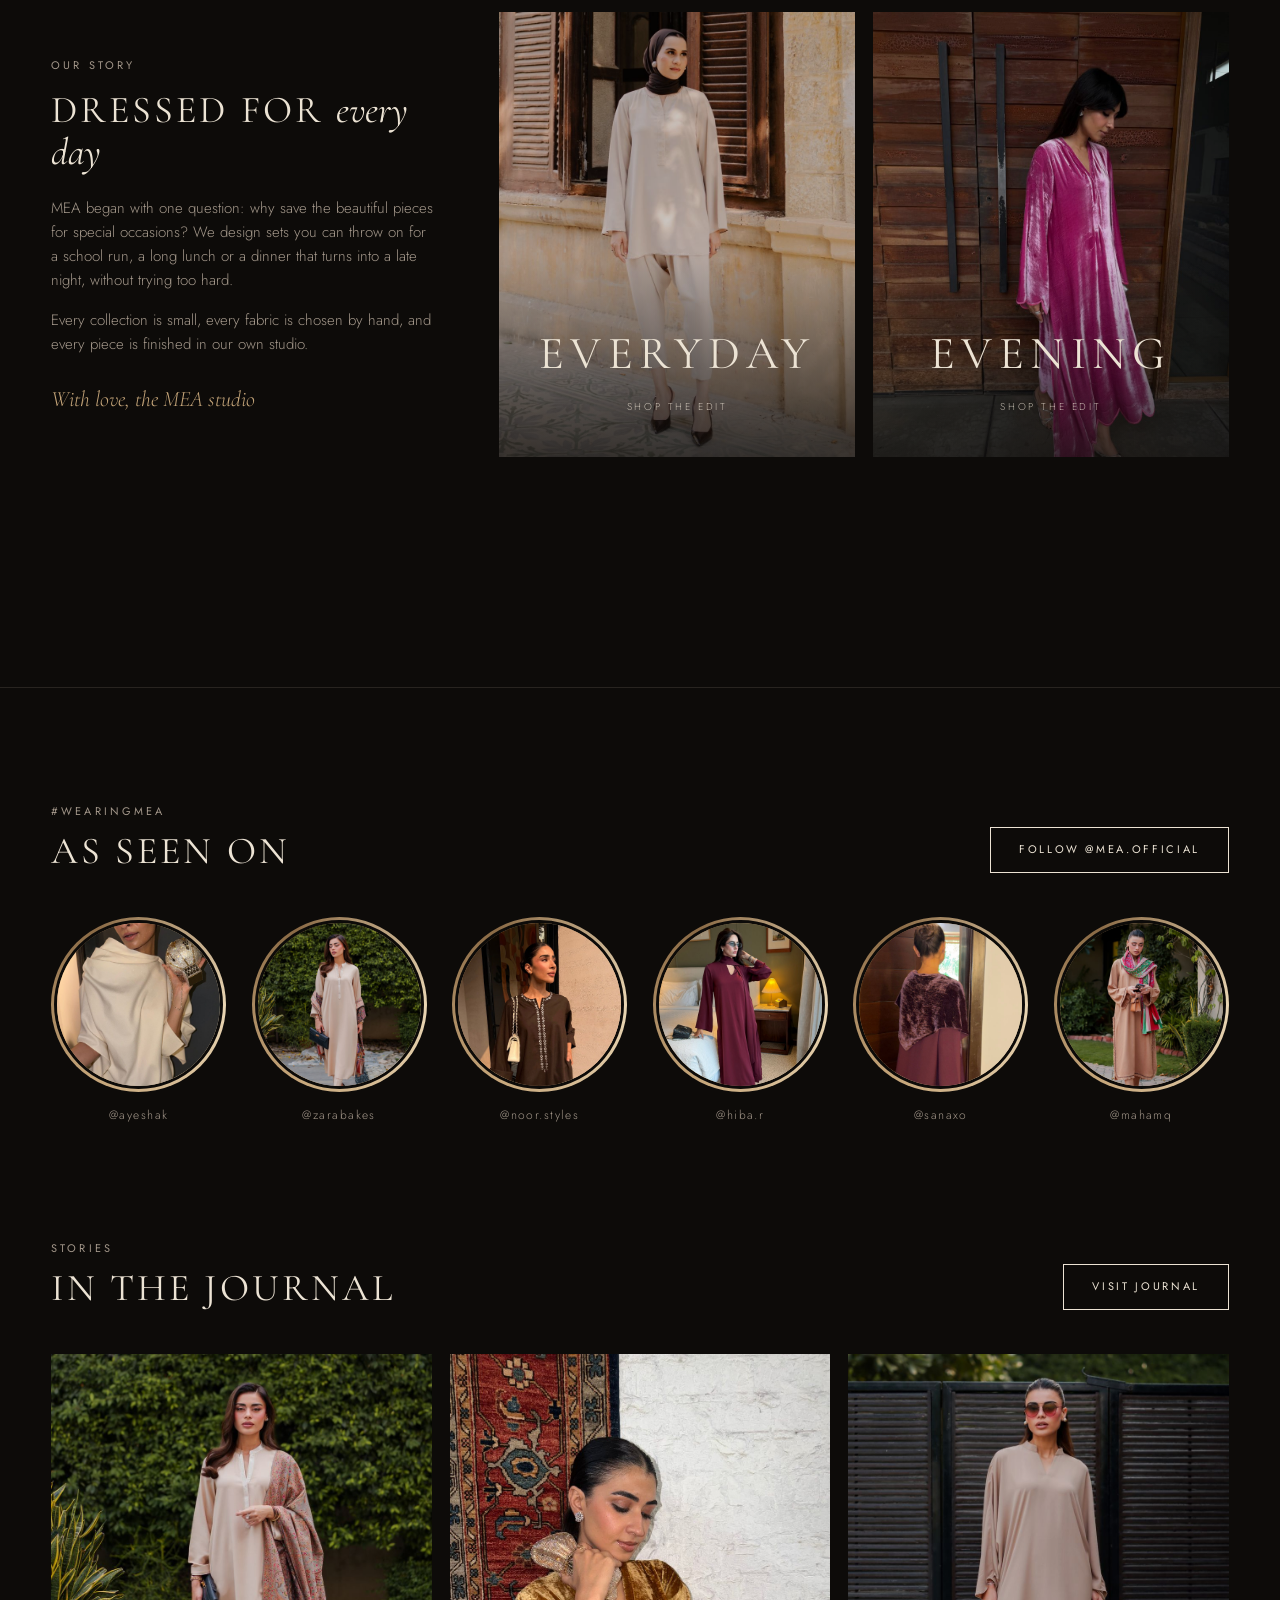
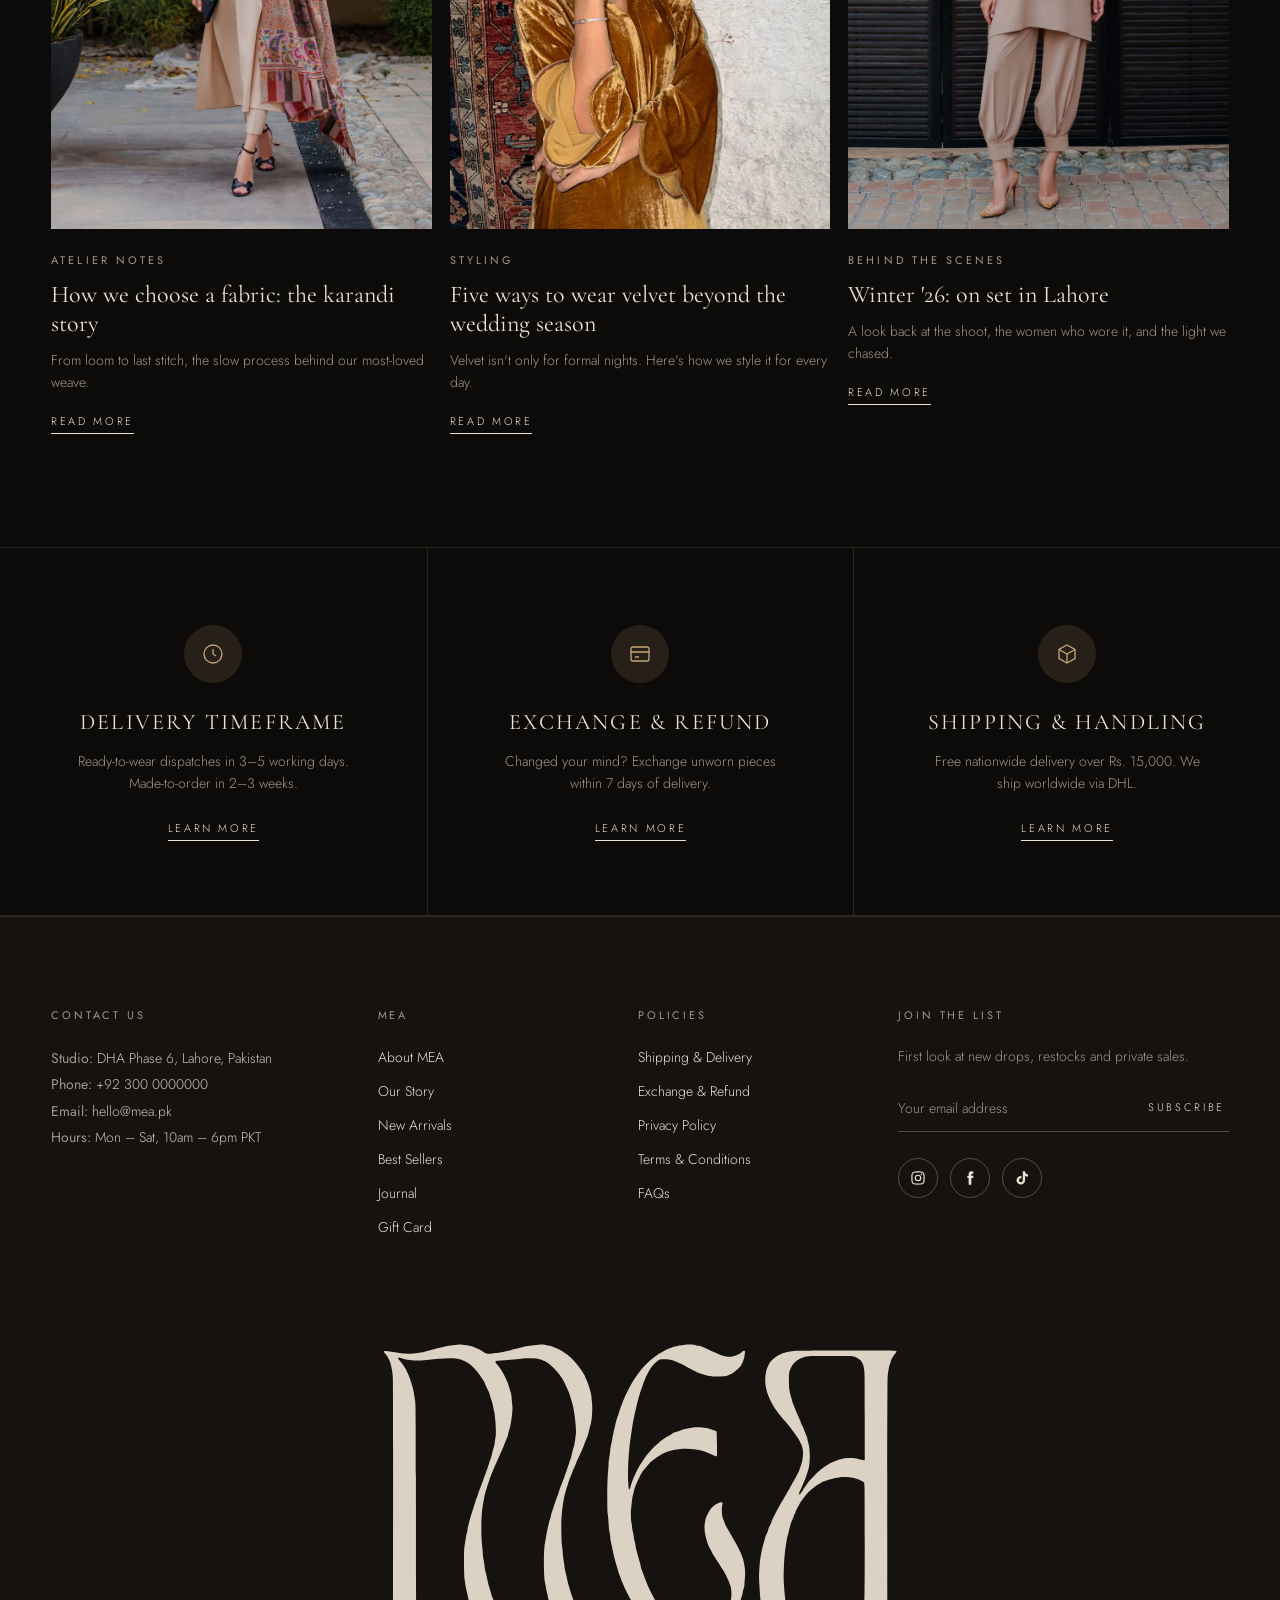
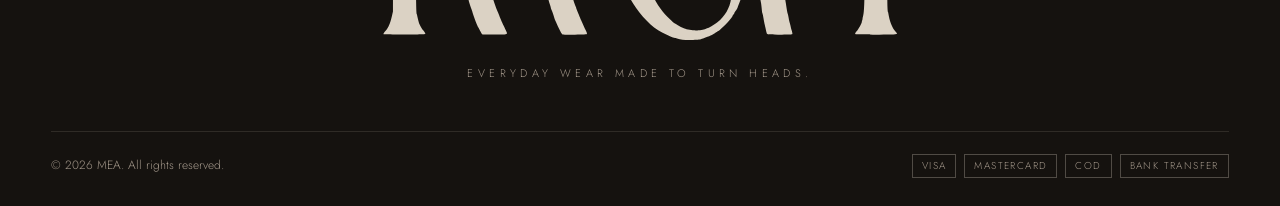
==== commit 734780e0: "Replace hero carousel with About banner, reshuffle homepage, add smooth scrolling - Landing hero is " ====
--- a/index.html
+++ b/index.html
@@ -14,24 +14,46 @@
 </head>
 <body data-page="home" class="has-hero">
 <main>
-  <section class="hero" id="hero" aria-label="Featured collections"></section>
+  <section class="about-hero" id="about" aria-label="About MEA">
+    <div class="about-hero__copy">
+      <span class="eyebrow load-in">Est. Lahore · Ready to wear</span>
+      <h1 class="display load-in">Everyday wear<br>made to <span class="italic">turn heads</span></h1>
+      <p class="load-in">MEA is a Lahore-based label for women who dress for themselves. We cut easy co-ords, kurtas and evening sets in fabrics we love: karandi, velvet, twill and crepe. Every piece is stitched in small batches, so the clothes you wear on an ordinary Tuesday feel as good as the ones you save for a wedding.</p>
+      <div class="about-hero__cta load-in">
+        <a class="btn btn--solid" href="shop.html">Shop the collection</a>
+        <a class="link-underline" href="#story">Our story</a>
+      </div>
+      <ul class="about-hero__facts load-in">
+        <li><strong>Small batch</strong><span>Made in limited runs</span></li>
+        <li><strong>In-house</strong><span>Cut &amp; finished in Lahore</span></li>
+        <li><strong>Nationwide</strong><span>Free delivery over Rs. 15k</span></li>
+      </ul>
+    </div>
+    <div class="about-hero__media">
+      <figure class="about-hero__main"><img src="assets/products/champagne-audrey-set-4.jpg" alt="Woman in a champagne MEA set" fetchpriority="high" data-parallax="0.08"></figure>
+      <figure class="about-hero__inset"><img src="assets/products/burgundy-vesper-set-1.jpg" alt="Woman in a burgundy MEA set" data-parallax="-0.06"></figure>
+      <span class="about-hero__badge" aria-hidden="true"><svg viewBox="0 0 120 120"><defs><path id="circ" d="M60 60m-44 0a44 44 0 1 1 88 0a44 44 0 1 1-88 0"/></defs><text><textPath href="#circ" textLength="272" lengthAdjust="spacing">EVERYDAY WEAR · MADE TO TURN HEADS · </textPath></text></svg></span>
+    </div>
+    <a class="scroll-cue" href="#new" aria-label="Scroll down"><span></span></a>
+  </section>
 
-  <section class="section">
+  <div class="band band--slim" aria-hidden="true"><div class="band__track">
+    <span>Karandi</span><span>made to turn heads</span><span>Velvet</span><span>everyday wear</span><span>Twill</span><span>made to turn heads</span><span>Crepe</span><span>everyday wear</span>
+    <span>Karandi</span><span>made to turn heads</span><span>Velvet</span><span>everyday wear</span><span>Twill</span><span>made to turn heads</span><span>Crepe</span><span>everyday wear</span>
+  </div></div>
+
+  <section class="section" id="new">
     <div class="container">
       <div class="section__head">
-        <div><span class="eyebrow">Winter '26</span><h2 class="title">New Arrivals</h2></div>
+        <div><span class="eyebrow">Just landed</span><h2 class="title">New Arrivals</h2></div>
         <a class="btn" href="shop.html?c=new">View all</a>
       </div>
       <div class="grid" id="newGrid"></div>
     </div>
   </section>
 
-  <section class="section section--border" style="padding-top:0">
-    <div class="band" aria-hidden="true"><div class="band__track">
-      <span>Karandi</span><span>made to turn heads</span><span>Velvet</span><span>everyday wear</span><span>Twill</span><span>made to turn heads</span><span>Crepe</span><span>everyday wear</span>
-      <span>Karandi</span><span>made to turn heads</span><span>Velvet</span><span>everyday wear</span><span>Twill</span><span>made to turn heads</span><span>Crepe</span><span>everyday wear</span>
-    </div></div>
-    <div class="container" style="padding-top:clamp(64px,9vw,120px)">
+  <section class="section" style="padding-top:0">
+    <div class="container">
       <div class="section__head">
         <div><span class="eyebrow">Shop by</span><h2 class="title">Fabrics</h2></div>
         <div class="carousel__nav" data-carousel-nav="fabrics"><button type="button" class="arrow" aria-label="Previous"><svg viewBox="0 0 24 24"><path d="M20 12H4m6-6-6 6 6 6"/></svg></button><button type="button" class="arrow" aria-label="Next"><svg viewBox="0 0 24 24"><path d="M4 12h16m-6-6 6 6-6 6"/></svg></button></div>
@@ -40,24 +62,16 @@
     </div>
   </section>
 
-  <section class="section" style="padding-top:0">
-    <div class="container">
-      <div class="section__head">
-        <div><span class="eyebrow">Shop by</span><h2 class="title">Occasion</h2></div>
-        <a class="btn" href="shop.html">Shop all</a>
-      </div>
-      <div class="split" id="split"></div>
+  <section class="campaign" aria-label="Winter Edit 2026">
+    <div class="campaign__media">
+      <img src="assets/products/pink-tourmaline-french-velvet-scallop-set-1.jpg" alt="" loading="lazy" data-parallax="0.12">
+      <img src="assets/products/navy-kelly-kaftaan-2.jpg" alt="" loading="lazy" data-parallax="0.12">
     </div>
-  </section>
-
-  <section class="editorial" id="atelier">
-    <div class="editorial__media" id="editorialMedia"></div>
-    <div class="editorial__copy reveal">
-      <span class="eyebrow">At the Atelier</span>
-      <h2 class="display">Made for <span class="italic">her</span>,<br>every day</h2>
-      <p>MEA started with a simple belief: the clothes you wear on an ordinary Tuesday deserve the same care as the ones you save for a wedding. Every piece is cut, stitched and finished in our Lahore atelier, in small batches, in fabrics we'd wear ourselves.</p>
-      <div class="signature">With love, the MEA studio</div>
-      <div><a class="btn" href="shop.html">Discover the collection</a></div>
+    <div class="campaign__copy reveal">
+      <span class="eyebrow">The season</span>
+      <h2 class="display">Winter Edit <span class="italic">'26</span></h2>
+      <p>French velvet in jewel tones, soft karandi and deep burgundies, cut to move and made for the evenings that run late.</p>
+      <a class="btn btn--solid" href="shop.html?c=evening">Explore the edit</a>
     </div>
   </section>
 
@@ -74,9 +88,22 @@
     </div>
   </section>
 
-  <section class="section section--border" style="padding-top:0">
+  <section class="section" id="story" style="padding-top:0">
+    <div class="container story">
+      <div class="story__copy reveal">
+        <span class="eyebrow">Our story</span>
+        <h2 class="title" style="margin:14px 0 22px">Dressed for <span class="italic">every day</span></h2>
+        <p>MEA began with one question: why save the beautiful pieces for special occasions? We design sets you can throw on for a school run, a long lunch or a dinner that turns into a late night, without trying too hard.</p>
+        <p>Every collection is small, every fabric is chosen by hand, and every piece is finished in our own studio.</p>
+        <div class="signature">With love, the MEA studio</div>
+      </div>
+      <div class="split" id="split"></div>
+    </div>
+  </section>
+
+  <section class="section section--line">
     <div class="container">
-      <div class="section__head" style="border-top:1px solid var(--line);padding-top:clamp(64px,9vw,120px)">
+      <div class="section__head">
         <div><span class="eyebrow">#WearingMEA</span><h2 class="title">As Seen On</h2></div>
         <a class="btn" href="#" data-toast="Links to the brand's Instagram at launch.">Follow @mea.official</a>
       </div>
@@ -94,6 +121,7 @@
     </div>
   </section>
 </main>
+<script src="js/vendor/lenis.min.js"></script>
 <script src="js/logo.js"></script>
 <script src="js/products.js"></script>
 <script src="js/app.js"></script>
--- a/css/style.css
+++ b/css/style.css
@@ -212,39 +212,85 @@
 .chip { border: 1px solid var(--line-strong); padding: 7px 14px; font-size: 11px; letter-spacing: .16em; text-transform: uppercase; transition: border-color .3s, color .3s; }
 .chip:hover, .chip.is-active { border-color: var(--accent); color: var(--accent); }
 
-/* ---------- Hero ---------- */
-.hero { position: relative; height: 100vh; height: 100svh; min-height: 560px; max-height: 1000px; overflow: hidden; background: #000; }
-.hero__slide { position: absolute; inset: 0; opacity: 0; visibility: hidden; transition: opacity 1.2s var(--ease), visibility 1.2s; }
-.hero__slide.is-active { opacity: 1; visibility: visible; }
-.hero__panels { position: absolute; inset: 0; display: grid; grid-template-columns: repeat(3, 1fr); gap: 2px; }
-.hero__panels img { width: 100%; height: 100%; object-fit: cover; object-position: center 22%; transform: scale(1.08); transition: transform 7s linear; }
-.hero__slide.is-active .hero__panels img { transform: scale(1); }
-.hero::after {
-  content: ""; position: absolute; inset: 0; pointer-events: none; z-index: 1;
-  background:
-    linear-gradient(90deg, rgba(13,11,9,.55) 0%, rgba(13,11,9,0) 55%),
-    linear-gradient(180deg, rgba(13,11,9,.55) 0%, rgba(13,11,9,0) 28%, rgba(13,11,9,0) 50%, rgba(13,11,9,.85) 100%);
-}
-.hero__content {
-  position: absolute; z-index: 2; left: 0; right: 0; bottom: clamp(48px, 9vh, 96px);
-  display: flex; align-items: flex-end; justify-content: space-between; gap: 32px;
-}
-.hero__copy > * { opacity: 0; transform: translateY(24px); transition: opacity 1s var(--ease), transform 1s var(--ease); }
-.hero__slide.is-active .hero__copy > * { opacity: 1; transform: none; }
-.hero__slide.is-active .hero__copy > *:nth-child(2) { transition-delay: .15s; }
-.hero__slide.is-active .hero__copy > *:nth-child(3) { transition-delay: .3s; }
-.hero__slide.is-active .hero__copy > *:nth-child(4) { transition-delay: .45s; }
-.hero__copy .eyebrow { color: var(--text); margin-bottom: 18px; }
-.hero__copy p { max-width: 420px; margin: 18px 0 28px; color: rgba(236,227,212,.82); font-size: 15px; }
-.hero__controls-wrap { pointer-events: none; justify-content: flex-end !important; }
-.hero__controls { pointer-events: auto; display: flex; align-items: center; gap: 22px; z-index: 3; }
-.hero__dots { display: flex; gap: 10px; }
-.hero__dots button { width: 34px; height: 2px; background: rgba(236,227,212,.3); position: relative; overflow: hidden; }
-.hero__dots button span { position: absolute; inset: 0; background: var(--text); transform: scaleX(0); transform-origin: left; }
-.hero__dots button.is-active span { animation: progress 6.5s linear forwards; }
-@keyframes progress { to { transform: scaleX(1); } }
-.hero__count { font-size: 12px; letter-spacing: .2em; color: var(--muted); }
-
+/* ---------- Smooth scroll (Lenis) ---------- */
+html.lenis, html.lenis body { height: auto; }
+html.lenis { scroll-behavior: auto; }
+.lenis.lenis-smooth { scroll-behavior: auto !important; }
+.lenis.lenis-smooth [data-lenis-prevent] { overscroll-behavior: contain; }
+.lenis.lenis-stopped { overflow: hidden; }
+
+/* ---------- Page transitions ---------- */
+body { animation: pageIn .9s var(--ease) both; }
+@keyframes pageIn { from { opacity: 0; } to { opacity: 1; } }
+html.is-leaving body { opacity: 0; transition: opacity .38s var(--ease); }
+.load-in { animation: loadIn 1.2s var(--ease) both; }
+.load-in:nth-child(2) { animation-delay: .12s; }
+.load-in:nth-child(3) { animation-delay: .24s; }
+.load-in:nth-child(4) { animation-delay: .36s; }
+.load-in:nth-child(5) { animation-delay: .48s; }
+@keyframes loadIn { from { opacity: 0; transform: translateY(28px); } to { opacity: 1; transform: none; } }
+.header.is-hidden { transform: translateY(-100%); }
+
+/* ---------- About hero (landing) ---------- */
+.about-hero {
+  position: relative;
+  display: grid; grid-template-columns: minmax(0, 1fr) minmax(0, 1.08fr);
+  min-height: calc(100svh - 34px);
+  background: var(--bg);
+}
+.about-hero__copy {
+  display: flex; flex-direction: column; justify-content: center;
+  padding: calc(var(--header-h) + 56px) clamp(90px, 12vw, 200px) 88px max(var(--gutter), calc((100vw - var(--max)) / 2 + var(--gutter)));
+}
+.about-hero__copy .display { font-size: clamp(46px, 5.6vw, 92px); margin: 22px 0 28px; }
+.about-hero__copy > p { max-width: 500px; color: rgba(236,227,212,.78); font-size: 16px; line-height: 1.75; margin: 0 0 36px; }
+.about-hero__cta { display: flex; align-items: center; gap: 30px; flex-wrap: wrap; }
+.about-hero__facts { display: grid; grid-template-columns: repeat(3, 1fr); gap: 20px; margin-top: 56px; padding-top: 28px; border-top: 1px solid var(--line); max-width: 480px; }
+.about-hero__facts strong { display: block; font-family: var(--serif); font-weight: 400; font-size: 21px; letter-spacing: .02em; }
+.about-hero__facts span { display: block; font-size: 12px; color: var(--muted); margin-top: 4px; line-height: 1.5; }
+.about-hero__media { position: relative; }
+.about-hero__main { position: absolute; inset: 0; margin: 0; overflow: hidden; }
+.about-hero__main img, .about-hero__inset img { width: 100%; height: 100%; object-fit: cover; object-position: center 25%; transform: scale(1.12); will-change: transform; }
+.about-hero__main::after { content: ""; position: absolute; inset: 0; background: linear-gradient(180deg, rgba(13,11,9,.45), transparent 22%, transparent 75%, rgba(13,11,9,.35)); pointer-events: none; }
+.about-hero__inset {
+  position: absolute; z-index: 2; margin: 0; overflow: hidden;
+  left: clamp(-100px, -6vw, -48px); bottom: 9%; width: clamp(150px, 13vw, 220px); aspect-ratio: 3/4;
+  border: 10px solid var(--bg);
+  animation: loadIn 1.4s .5s var(--ease) both;
+}
+.about-hero__badge {
+  position: absolute; z-index: 3; top: calc(var(--header-h) + 8%); left: clamp(-70px, -4vw, -50px);
+  width: 128px; height: 128px; border-radius: 50%; background: var(--bg);
+  display: flex; align-items: center; justify-content: center;
+}
+.about-hero__badge svg { width: 100%; height: 100%; animation: spin 26s linear infinite; }
+.about-hero__badge text { fill: var(--accent); font-family: var(--sans); font-size: 9px; letter-spacing: 1px; }
+.about-hero__badge::after { content: "✦"; position: absolute; color: var(--text); font-size: 16px; }
+@keyframes spin { to { transform: rotate(360deg); } }
+.scroll-cue { position: absolute; z-index: 3; left: 50%; bottom: 26px; width: 1px; height: 54px; background: var(--line-strong); overflow: hidden; }
+.scroll-cue span { position: absolute; left: 0; top: 0; width: 1px; height: 18px; background: var(--text); animation: cue 2.2s var(--ease) infinite; }
+@keyframes cue { from { transform: translateY(-18px); } to { transform: translateY(54px); } }
+
+.band--slim { padding: 18px 0; }
+.band--slim .band__track span { font-size: clamp(22px, 2.6vw, 36px); }
+
+/* ---------- Campaign banner ---------- */
+.campaign { position: relative; height: clamp(560px, 92vh, 880px); overflow: hidden; display: flex; align-items: center; justify-content: center; text-align: center; }
+.campaign__media { position: absolute; inset: 0; display: grid; grid-template-columns: 1fr 1fr; gap: 2px; overflow: hidden; }
+.campaign__media img { width: 100%; height: 100%; object-fit: cover; object-position: center 30%; transform: scale(1.12); will-change: transform; }
+.campaign::after { content: ""; position: absolute; inset: 0; background: radial-gradient(ellipse at center, rgba(13,11,9,.55), rgba(13,11,9,.25) 70%), linear-gradient(180deg, rgba(13,11,9,.2), rgba(13,11,9,.5)); pointer-events: none; }
+.campaign__copy { position: relative; z-index: 2; padding: 0 var(--gutter); max-width: 760px; }
+.campaign__copy .eyebrow { color: var(--text); }
+.campaign__copy .display { margin: 18px 0 22px; }
+.campaign__copy p { color: rgba(236,227,212,.85); max-width: 480px; margin: 0 auto 32px; font-size: 16px; }
+
+/* ---------- Story ---------- */
+.story { display: grid; grid-template-columns: minmax(0, 1fr) minmax(0, 1.9fr); gap: clamp(32px, 5vw, 80px); align-items: center; }
+.story__copy p { color: var(--muted); margin: 0 0 16px; max-width: 420px; }
+.signature { font-family: var(--serif); font-style: italic; font-size: 22px; color: var(--accent); margin-bottom: 30px; }
+.story__copy .signature { margin: 26px 0 0; }
+.section--line > .container { border-top: 1px solid var(--line); padding-top: clamp(64px, 9vw, 120px); }
+.section--line { padding-top: 0; }
 /* ---------- Sections ---------- */
 .section { padding: clamp(64px, 9vw, 120px) 0; }
 .section--tight { padding: clamp(48px, 6vw, 80px) 0; }
@@ -323,15 +369,6 @@
 .split .tile { aspect-ratio: 4/5; }
 .split .tile__label { bottom: 40px; }
 .split .tile__label strong { font-size: clamp(30px, 3.6vw, 52px); }
-
-/* ---------- Editorial ---------- */
-.editorial { position: relative; display: grid; grid-template-columns: 1.15fr 1fr; min-height: 640px; background: var(--bg-2); border-top: 1px solid var(--line); border-bottom: 1px solid var(--line); }
-.editorial__media { position: relative; display: grid; grid-template-columns: 1.2fr .8fr; gap: 2px; }
-.editorial__media img { width: 100%; height: 100%; object-fit: cover; object-position: center 25%; }
-.editorial__copy { display: flex; flex-direction: column; justify-content: center; padding: clamp(40px, 6vw, 96px); }
-.editorial__copy .display { font-size: clamp(42px, 5.4vw, 84px); margin: 18px 0 26px; }
-.editorial__copy p { color: var(--muted); max-width: 440px; margin: 0 0 34px; }
-.signature { font-family: var(--serif); font-style: italic; font-size: 22px; color: var(--accent); margin-bottom: 30px; }
 
 /* ---------- As seen on ---------- */
 .seen { display: grid; grid-template-columns: repeat(6, 1fr); gap: clamp(14px, 2vw, 28px); }
@@ -543,9 +580,14 @@
   .grid { grid-template-columns: repeat(3, 1fr); }
   .carousel__track { grid-auto-columns: calc((100% - 2 * var(--gap, 16px)) / 3); }
   .footer__grid { grid-template-columns: 1fr 1fr; }
-  .editorial { grid-template-columns: 1fr; }
-  .editorial__media { height: 70vw; max-height: 640px; }
   .seen { grid-template-columns: repeat(3, 1fr); row-gap: 32px; }
+  .about-hero { grid-template-columns: 1fr; min-height: 0; }
+  .about-hero__media { order: -1; height: 78svh; min-height: 480px; }
+  .about-hero__copy { padding: 56px var(--gutter) 72px; }
+  .about-hero__inset { left: auto; right: var(--gutter); bottom: -56px; width: 150px; }
+  .about-hero__badge { top: auto; bottom: -48px; left: var(--gutter); width: 104px; height: 104px; }
+  .scroll-cue { display: none; }
+  .story { grid-template-columns: 1fr; }
   .search__results { grid-template-columns: repeat(4, 1fr); }
 }
 @media (max-width: 860px) {
@@ -573,17 +615,20 @@
   .logo { width: 72px; }
   .header__actions { gap: 16px; }
   .header__actions .hide-sm { display: none; }
-  .hero { height: 88svh; min-height: 520px; }
-  .hero__panels { grid-template-columns: 1fr; }
-  .hero__panels img:not(:first-child) { display: none; }
-  .hero__content { flex-direction: column; align-items: flex-start; bottom: 64px; }
-  .hero__controls-wrap { bottom: 26px; }
-  .hero__count { display: none; }
   .grid, .grid--3 { grid-template-columns: repeat(2, 1fr); }
   .grid.is-one { grid-template-columns: 1fr; }
   .carousel__track, .carousel--3 .carousel__track { grid-auto-columns: 72%; }
   .carousel__nav { display: none; }
   .split { grid-template-columns: 1fr; }
+  .about-hero__media { height: 72svh; min-height: 420px; }
+  .about-hero__inset { width: 112px; border-width: 6px; bottom: -40px; }
+  .about-hero__badge { width: 88px; height: 88px; bottom: -40px; }
+  .about-hero__copy { padding-top: 64px; }
+  .about-hero__facts { gap: 12px; margin-top: 40px; }
+  .about-hero__facts strong { font-size: 17px; }
+  .campaign { height: 82svh; }
+  .campaign__media { grid-template-columns: 1fr; }
+  .campaign__media img:last-child { display: none; }
   .split .tile { aspect-ratio: 4/4.4; }
   .promise { grid-template-columns: 1fr; }
   .promise__item + .promise__item { border-left: 0; border-top: 1px solid var(--line); }
@@ -598,6 +643,8 @@
   .perks { grid-template-columns: 1fr 1fr 1fr; }
   .perks div { padding: 12px 6px; font-size: 10px; }
   .whatsapp { width: 48px; height: 48px; right: 16px; bottom: 16px; }
-  .editorial__media { height: 110vw; }
   .modal__box { padding: 24px 18px; }
 }
+.toolbar, .gallery { transition: top .4s var(--ease); }
+.header-hidden .toolbar { top: 0; }
+@media (min-width: 861px) { .header-hidden .gallery { top: 20px; } }
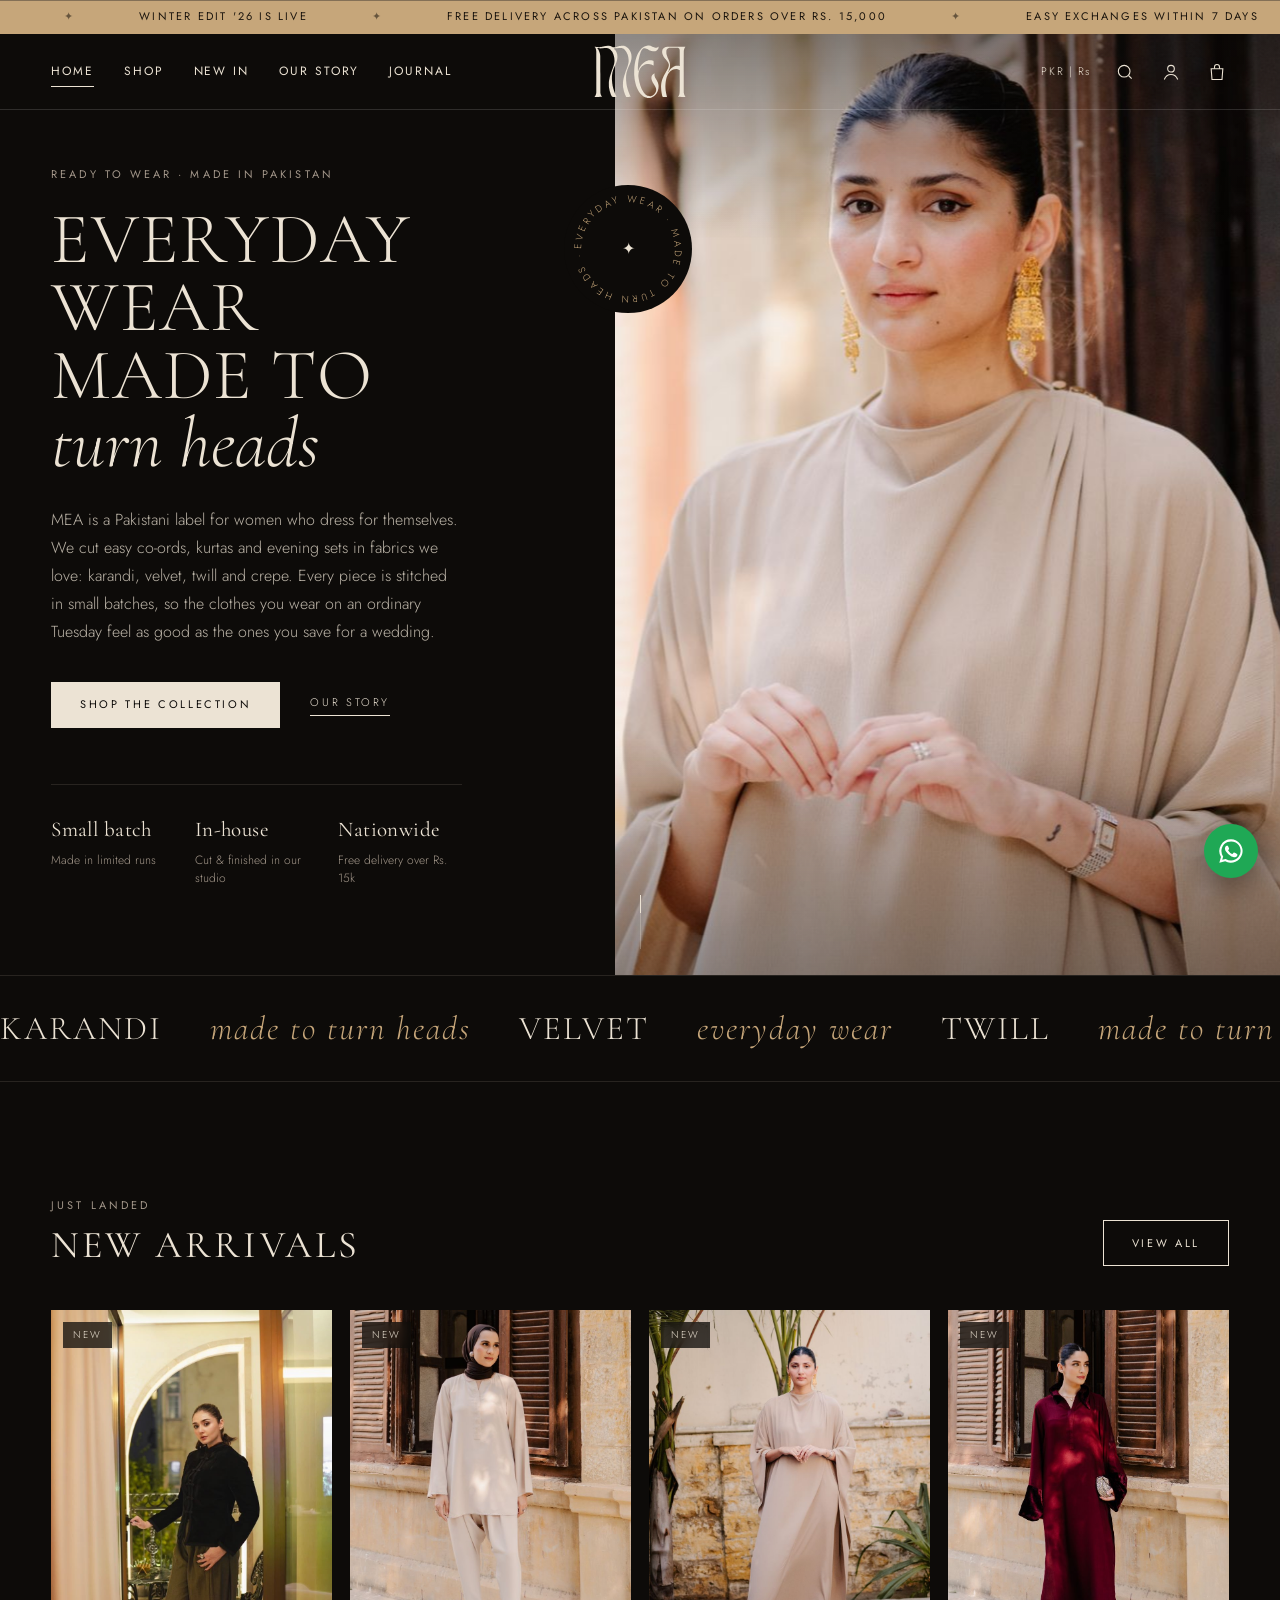
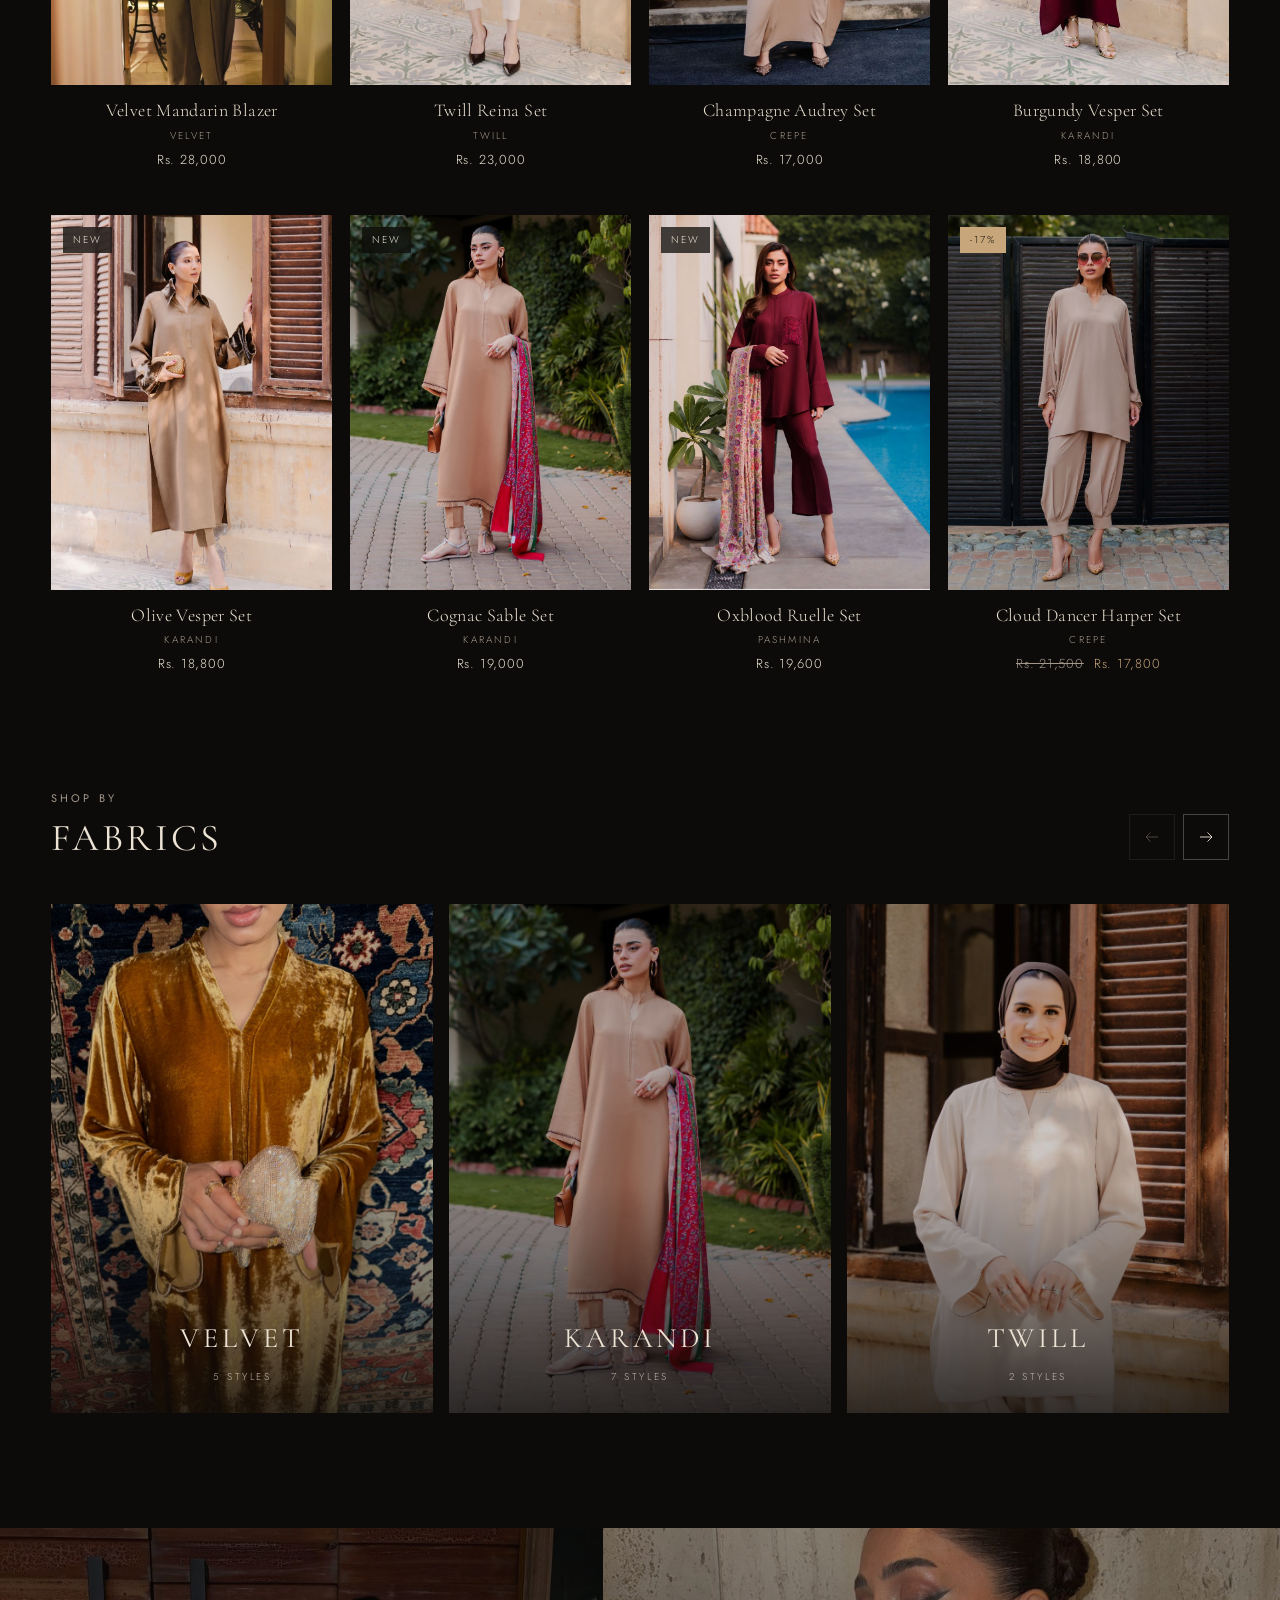
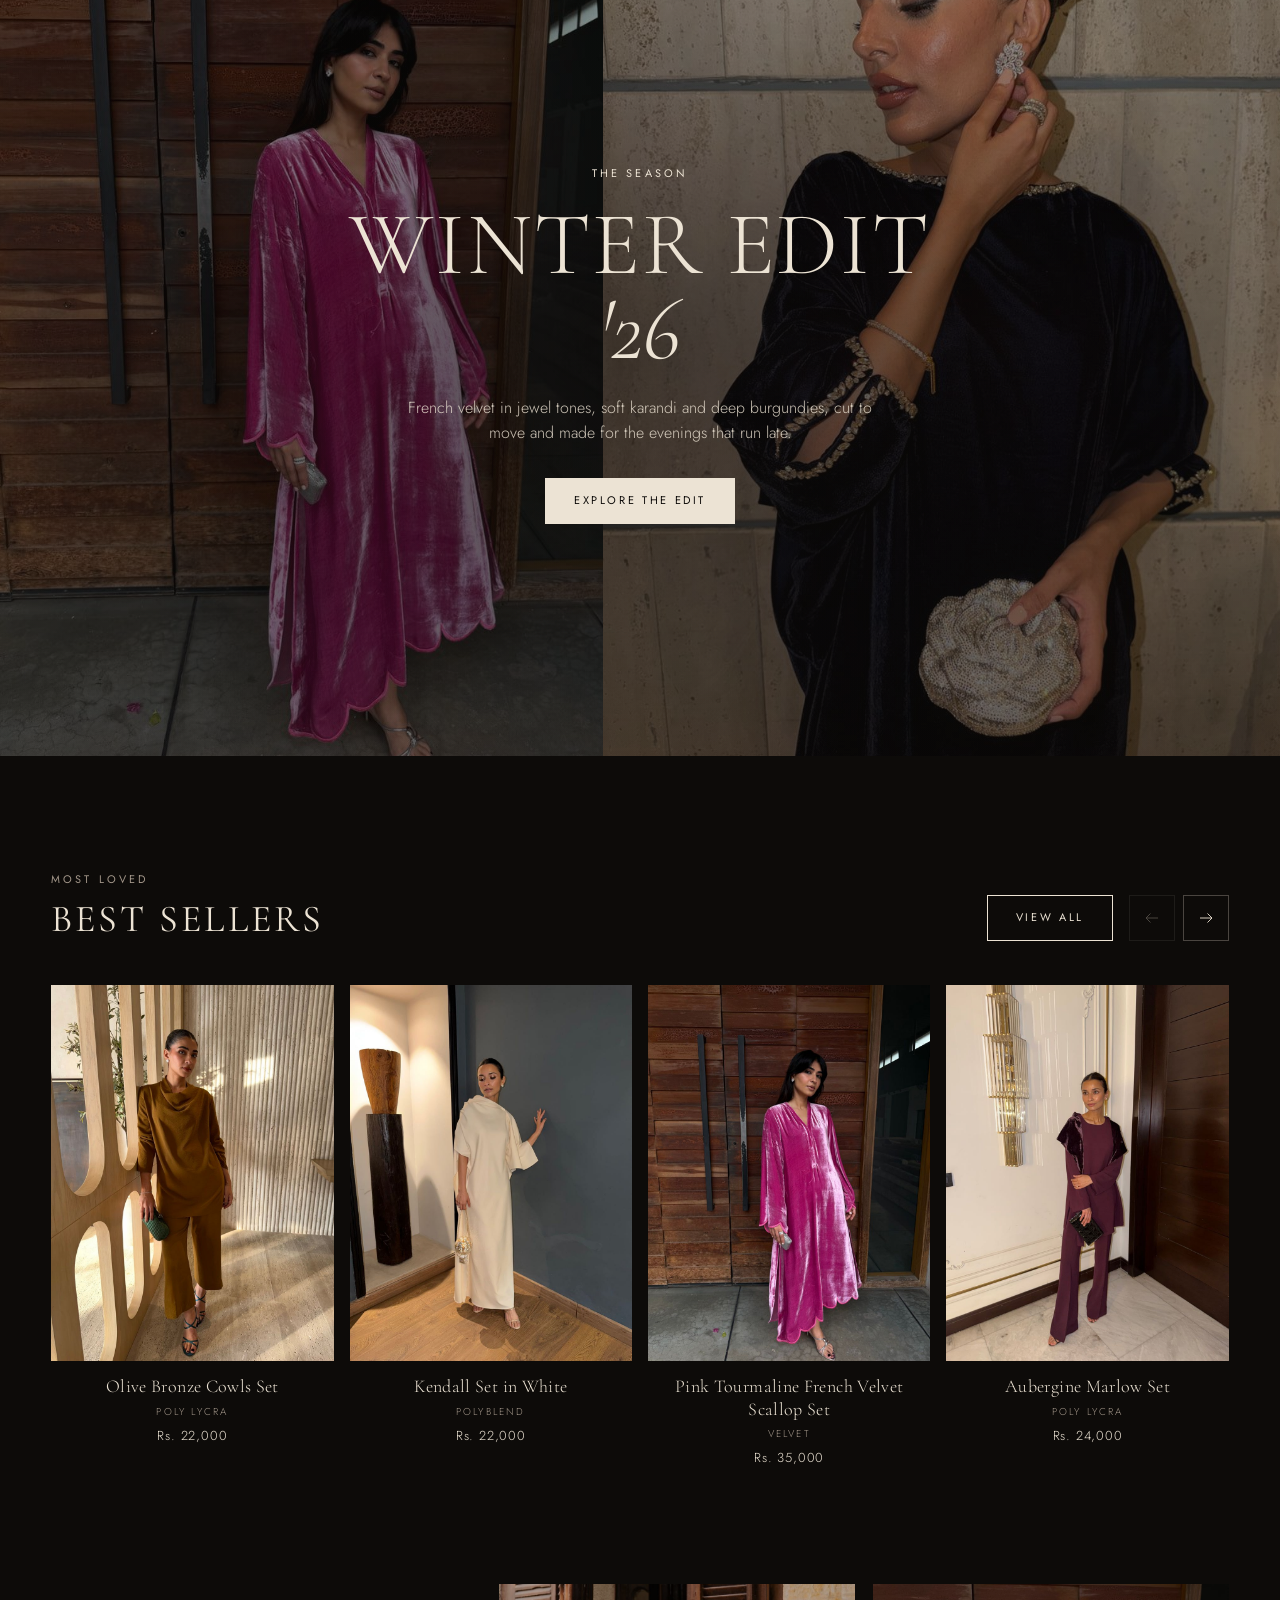
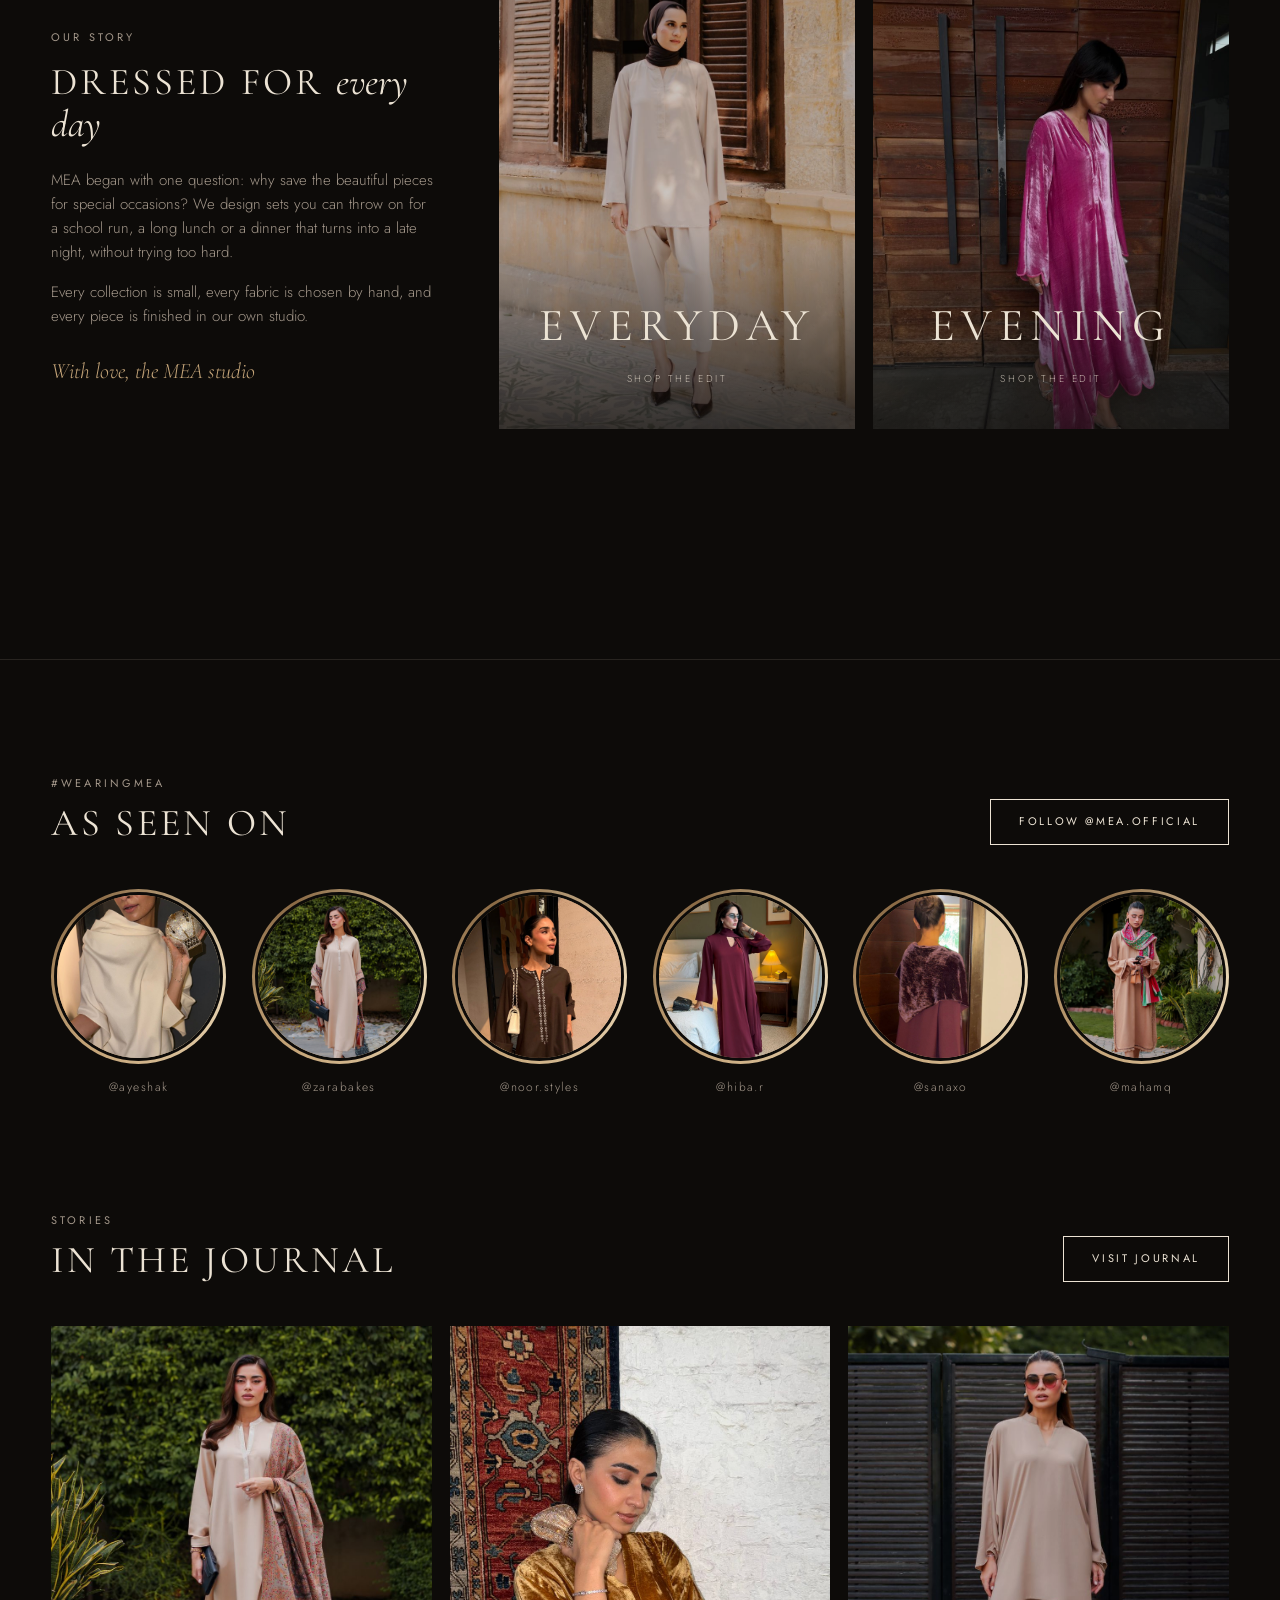
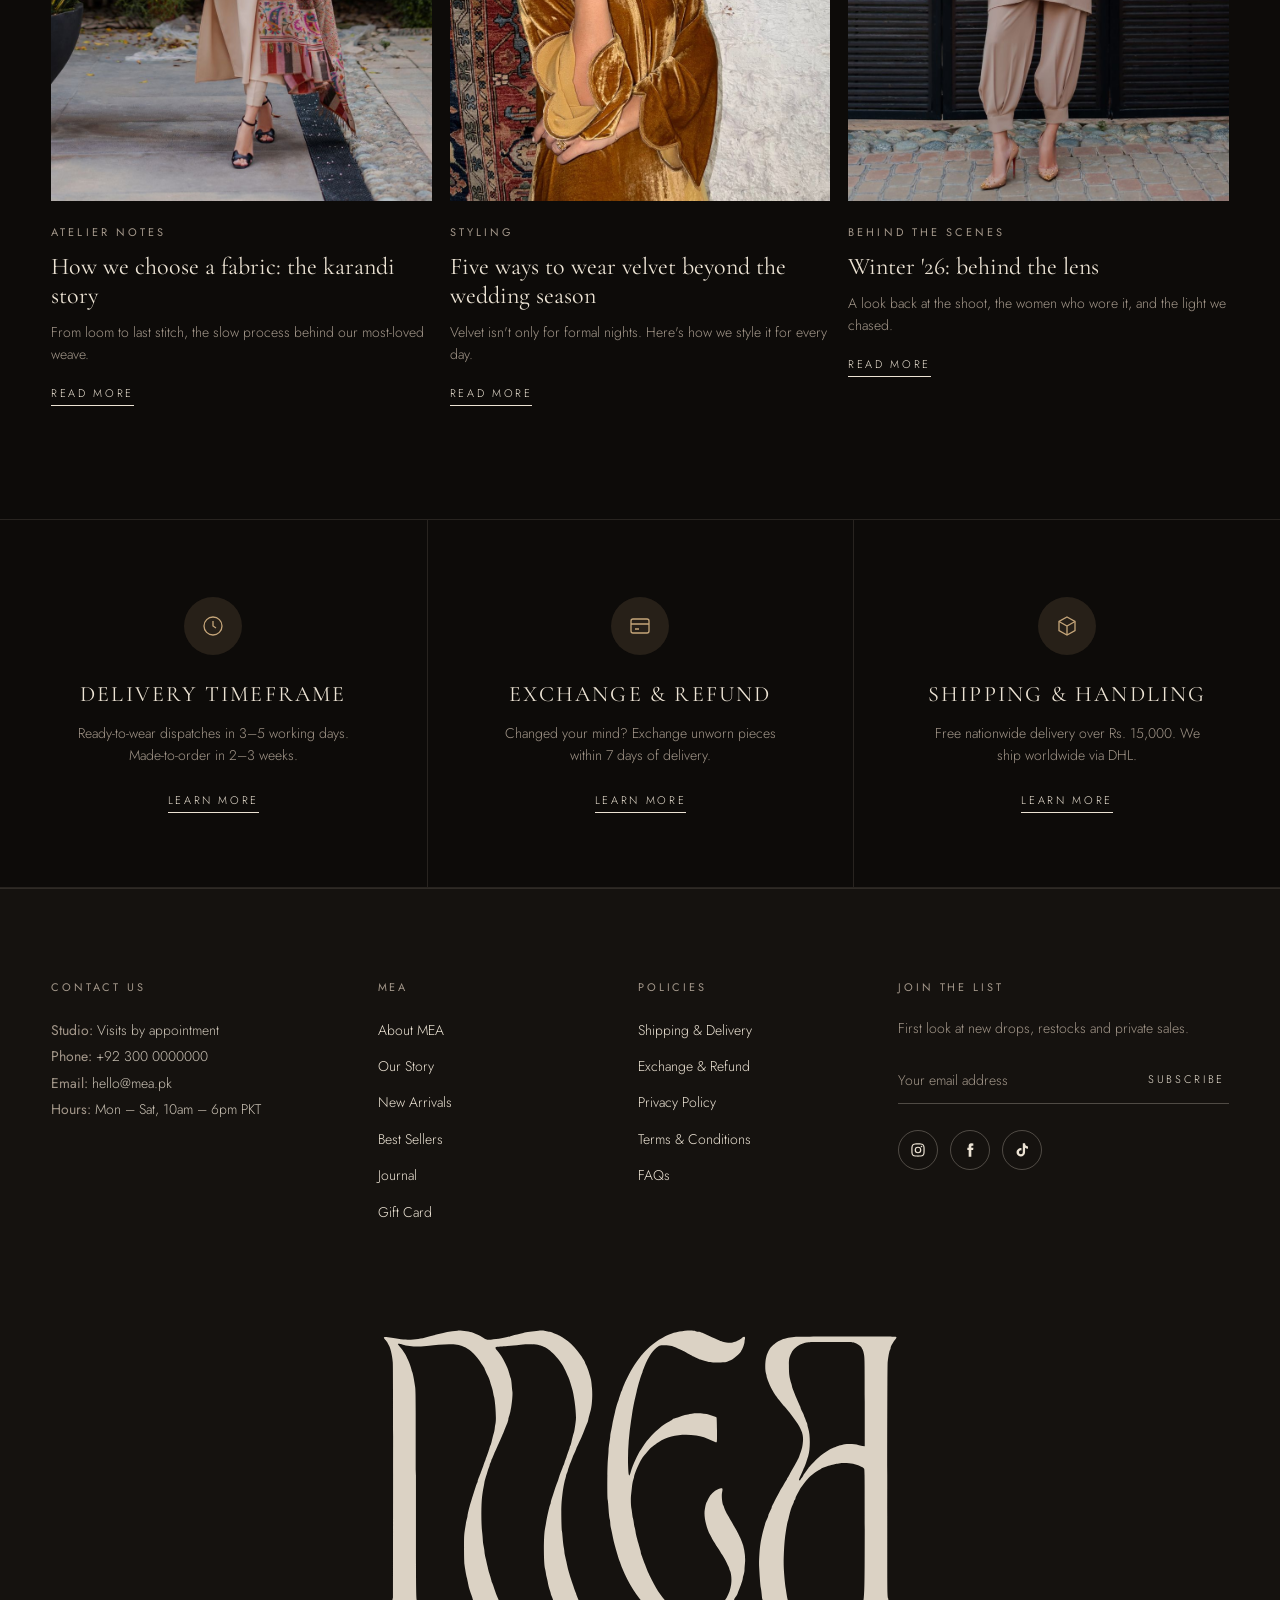
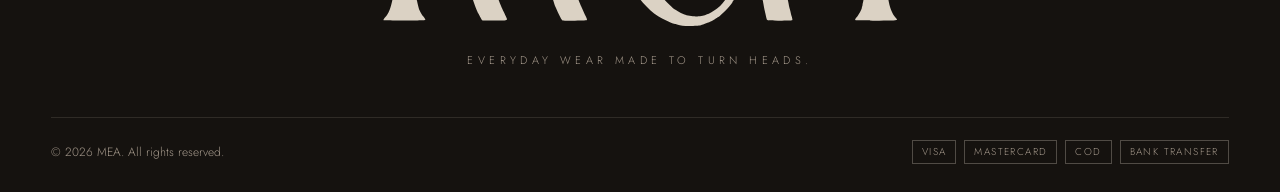
==== commit c6345fb9: "Remove hero inset photo and city mentions - Drop the small overlapping photo from the About hero - R" ====
--- a/index.html
+++ b/index.html
@@ -16,22 +16,21 @@
 <main>
   <section class="about-hero" id="about" aria-label="About MEA">
     <div class="about-hero__copy">
-      <span class="eyebrow load-in">Est. Lahore · Ready to wear</span>
+      <span class="eyebrow load-in">Ready to wear · Made in Pakistan</span>
       <h1 class="display load-in">Everyday wear<br>made to <span class="italic">turn heads</span></h1>
-      <p class="load-in">MEA is a Lahore-based label for women who dress for themselves. We cut easy co-ords, kurtas and evening sets in fabrics we love: karandi, velvet, twill and crepe. Every piece is stitched in small batches, so the clothes you wear on an ordinary Tuesday feel as good as the ones you save for a wedding.</p>
+      <p class="load-in">MEA is a Pakistani label for women who dress for themselves. We cut easy co-ords, kurtas and evening sets in fabrics we love: karandi, velvet, twill and crepe. Every piece is stitched in small batches, so the clothes you wear on an ordinary Tuesday feel as good as the ones you save for a wedding.</p>
       <div class="about-hero__cta load-in">
         <a class="btn btn--solid" href="shop.html">Shop the collection</a>
         <a class="link-underline" href="#story">Our story</a>
       </div>
       <ul class="about-hero__facts load-in">
         <li><strong>Small batch</strong><span>Made in limited runs</span></li>
-        <li><strong>In-house</strong><span>Cut &amp; finished in Lahore</span></li>
+        <li><strong>In-house</strong><span>Cut &amp; finished in our studio</span></li>
         <li><strong>Nationwide</strong><span>Free delivery over Rs. 15k</span></li>
       </ul>
     </div>
     <div class="about-hero__media">
       <figure class="about-hero__main"><img src="assets/products/champagne-audrey-set-4.jpg" alt="Woman in a champagne MEA set" fetchpriority="high" data-parallax="0.08"></figure>
-      <figure class="about-hero__inset"><img src="assets/products/burgundy-vesper-set-1.jpg" alt="Woman in a burgundy MEA set" data-parallax="-0.06"></figure>
       <span class="about-hero__badge" aria-hidden="true"><svg viewBox="0 0 120 120"><defs><path id="circ" d="M60 60m-44 0a44 44 0 1 1 88 0a44 44 0 1 1-88 0"/></defs><text><textPath href="#circ" textLength="272" lengthAdjust="spacing">EVERYDAY WEAR · MADE TO TURN HEADS · </textPath></text></svg></span>
     </div>
     <a class="scroll-cue" href="#new" aria-label="Scroll down"><span></span></a>
--- a/css/style.css
+++ b/css/style.css
@@ -250,14 +250,8 @@
 .about-hero__facts span { display: block; font-size: 12px; color: var(--muted); margin-top: 4px; line-height: 1.5; }
 .about-hero__media { position: relative; }
 .about-hero__main { position: absolute; inset: 0; margin: 0; overflow: hidden; }
-.about-hero__main img, .about-hero__inset img { width: 100%; height: 100%; object-fit: cover; object-position: center 25%; transform: scale(1.12); will-change: transform; }
+.about-hero__main img { width: 100%; height: 100%; object-fit: cover; object-position: center 25%; transform: scale(1.12); will-change: transform; }
 .about-hero__main::after { content: ""; position: absolute; inset: 0; background: linear-gradient(180deg, rgba(13,11,9,.45), transparent 22%, transparent 75%, rgba(13,11,9,.35)); pointer-events: none; }
-.about-hero__inset {
-  position: absolute; z-index: 2; margin: 0; overflow: hidden;
-  left: clamp(-100px, -6vw, -48px); bottom: 9%; width: clamp(150px, 13vw, 220px); aspect-ratio: 3/4;
-  border: 10px solid var(--bg);
-  animation: loadIn 1.4s .5s var(--ease) both;
-}
 .about-hero__badge {
   position: absolute; z-index: 3; top: calc(var(--header-h) + 8%); left: clamp(-70px, -4vw, -50px);
   width: 128px; height: 128px; border-radius: 50%; background: var(--bg);
@@ -584,7 +578,6 @@
   .about-hero { grid-template-columns: 1fr; min-height: 0; }
   .about-hero__media { order: -1; height: 78svh; min-height: 480px; }
   .about-hero__copy { padding: 56px var(--gutter) 72px; }
-  .about-hero__inset { left: auto; right: var(--gutter); bottom: -56px; width: 150px; }
   .about-hero__badge { top: auto; bottom: -48px; left: var(--gutter); width: 104px; height: 104px; }
   .scroll-cue { display: none; }
   .story { grid-template-columns: 1fr; }
@@ -621,7 +614,6 @@
   .carousel__nav { display: none; }
   .split { grid-template-columns: 1fr; }
   .about-hero__media { height: 72svh; min-height: 420px; }
-  .about-hero__inset { width: 112px; border-width: 6px; bottom: -40px; }
   .about-hero__badge { width: 88px; height: 88px; bottom: -40px; }
   .about-hero__copy { padding-top: 64px; }
   .about-hero__facts { gap: 12px; margin-top: 40px; }
@@ -648,3 +640,30 @@
 .toolbar, .gallery { transition: top .4s var(--ease); }
 .header-hidden .toolbar { top: 0; }
 @media (min-width: 861px) { .header-hidden .gallery { top: 20px; } }
+
+/* ---------- Small-screen hardening ---------- */
+.section__head { flex-wrap: wrap; row-gap: 18px; }
+.footer__grid > *, .toolbar__inner > * { min-width: 0; }
+.newsletter input { width: 0; }
+.toolbar select { max-width: 100%; min-width: 0; text-overflow: ellipsis; }
+.pdp__label button { padding: 10px 0 6px; }
+.view-toggle button { height: 32px; align-items: center; padding: 0 4px; }
+.mega__links a, .footer li a { display: inline-block; padding: 2px 0; }
+@media (max-width: 400px) {
+  .section__head .btn { padding: 0 12px; letter-spacing: .16em; }
+  .about-hero__facts { grid-template-columns: 1fr 1fr; }
+  .about-hero__facts li:last-child { grid-column: 1 / -1; }
+  .about-hero__cta { gap: 22px; }
+  .toolbar__inner > * { padding: 0 10px; letter-spacing: .14em; }
+  .header__actions { gap: 12px; }
+}
+/* landscape phones: keep the hero photo within the screen */
+@media (max-width: 1100px) and (orientation: landscape) and (max-height: 560px) {
+  .about-hero__media { height: 88svh; min-height: 0; }
+  .campaign { height: 100svh; min-height: 0; }
+}
+/* very wide screens: give the hero copy room to breathe */
+@media (min-width: 1800px) {
+  .about-hero { grid-template-columns: minmax(0, 1.3fr) minmax(0, 1fr); }
+}
+.header--overlay:not(.is-solid) .currency { color: var(--text); text-shadow: 0 1px 8px rgba(0,0,0,.5); }
